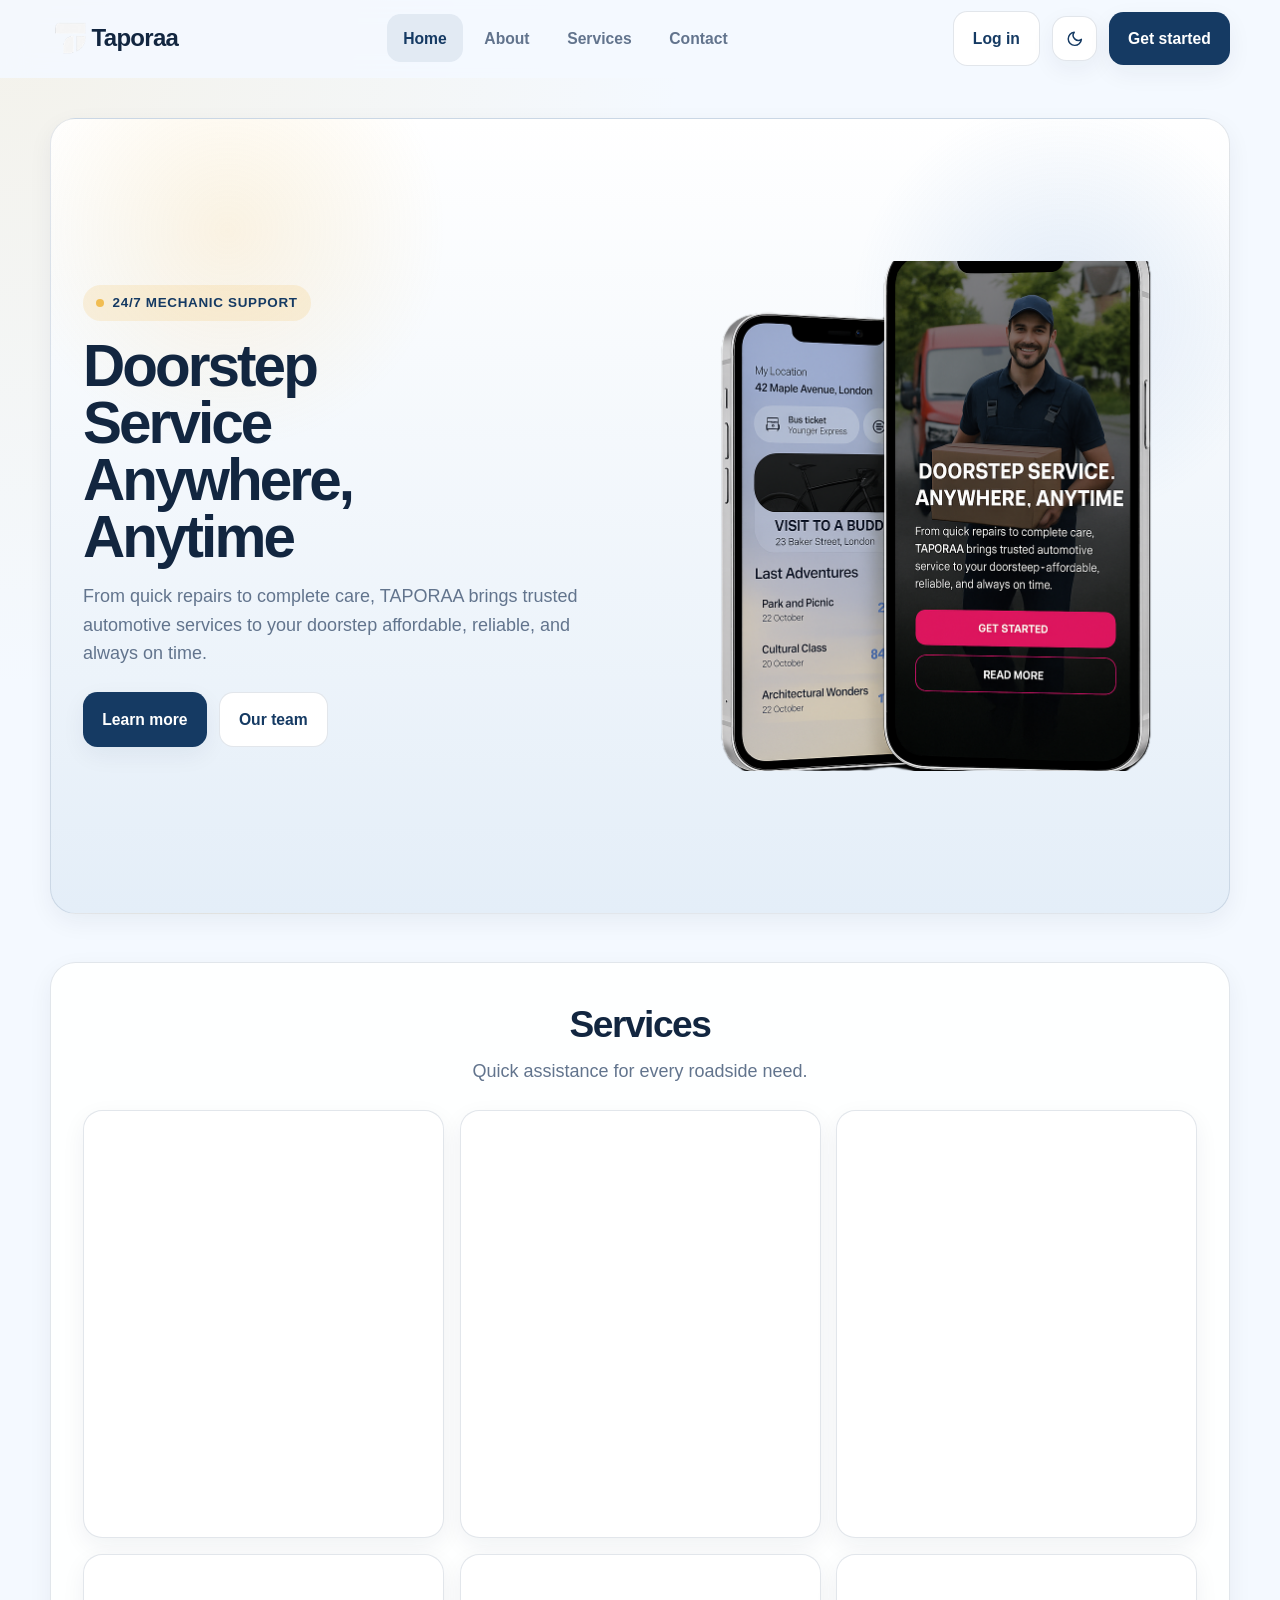
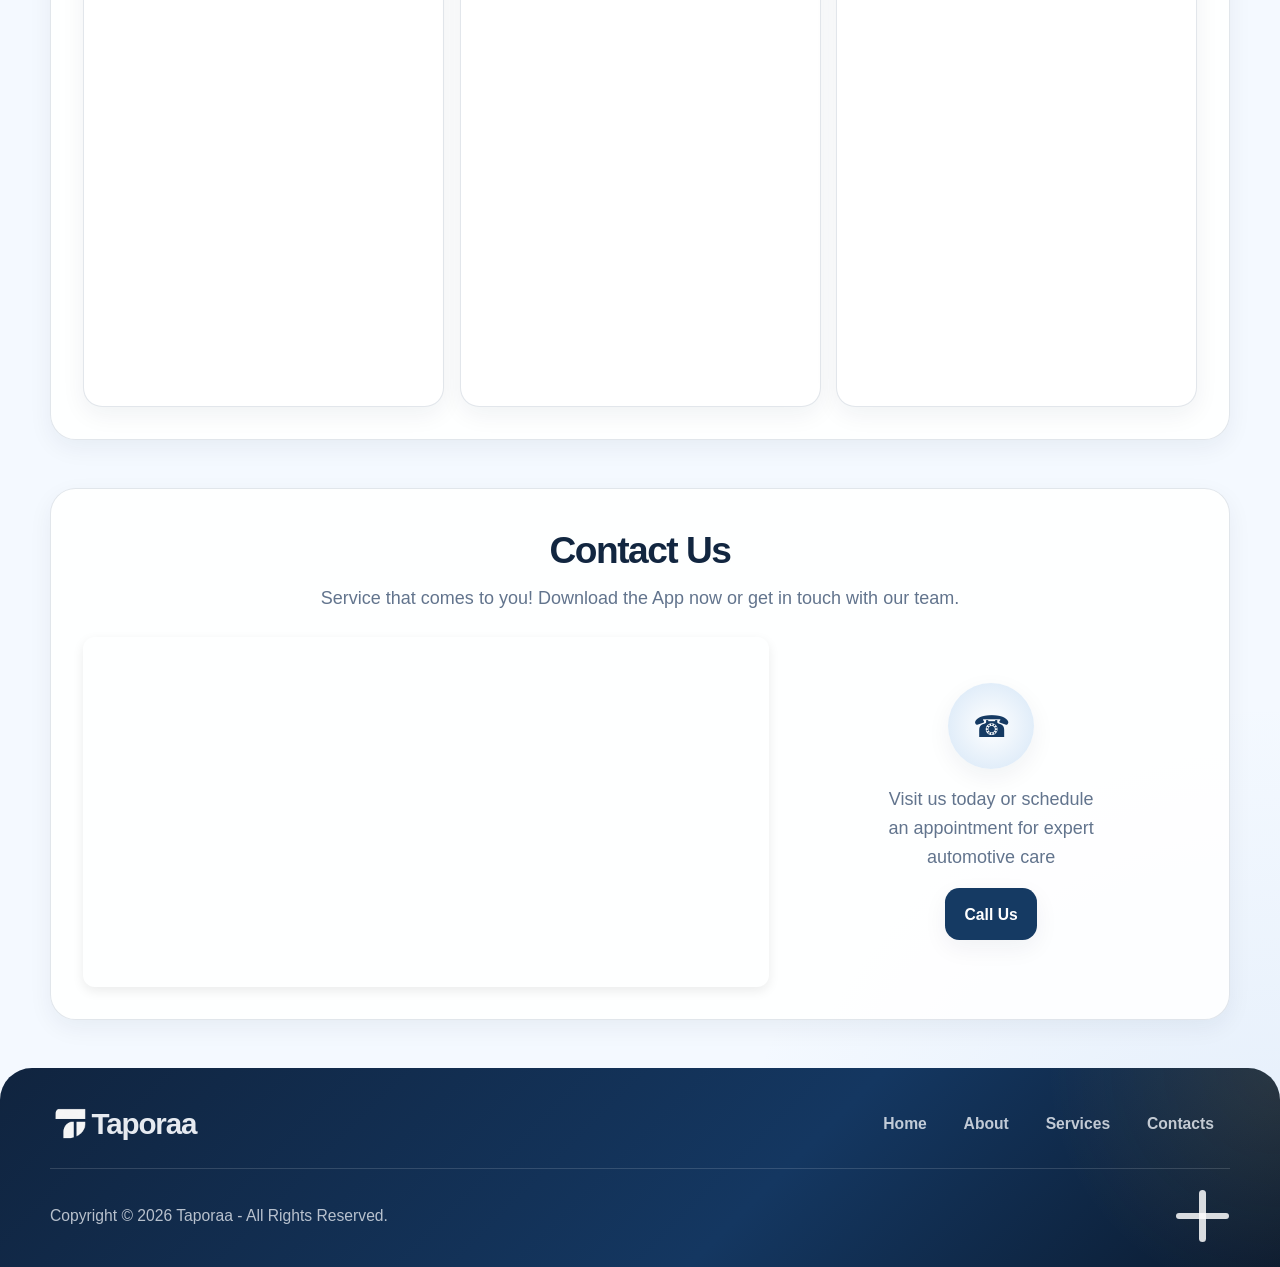
==== index.html @ 7419a242 "Update index.html" ====
<!DOCTYPE html>
<html lang="en">
<head>
  <meta charset="UTF-8" />
  <meta name="viewport" content="width=device-width, initial-scale=1.0" />
  <title>Taporaa | Service that comes to you</title>
  <meta name="description" content="Responsive Taporaa web page for mobile, tablet and desktop. developed by Prajwal-PS7" />
  <link rel="shortcut icon" href="./assets/icon/favicon.png" type="image/png" />
  <link rel="preconnect" href="https://api.fontshare.com" />
  <link href="https://api.fontshare.com/v2/css?f[]=satoshi@400,500,700,900&display=swap" rel="stylesheet" />
  <link rel="stylesheet" href="./lib/static/css/style.css">

  <!-- Google tag (gtag.js) -->
  <script async src="https://www.googletagmanager.com/gtag/js?id=G-NDCK1PM405"></script>
  <script>
    window.dataLayer = window.dataLayer || [];
    function gtag(){dataLayer.push(arguments);}
    gtag('js', new Date());

    gtag('config', 'G-NDCK1PM405');
  </script>  

</head>
<body>
  <header class="site-header" id="top">
    <div class="container header-inner">
      <a href="#home" class="brand" aria-label="Taporaa home">
        <img src="./assets/icon/favicon.png" alt="Taporaa Logo" class="brand-logo-img">
        <span>Taporaa</span>
      </a>

      
      <div class="nav-wrap"> 
      <button class="nav-toggle" aria-expanded="false" aria-controls="site-nav" aria-label="Open navigation">
        <span aria-hidden="true"></span>
      </button>
 
        <nav class="site-nav" id="site-nav" aria-label="Primary navigation">
          <a href="#home" class="active">Home</a>
          <a href="#about">About</a>
          <a href="#services">Services</a>
          <a href="#contact">Contact</a>
        </nav>
      </div>

      <div class="header-actions">
        <a href="#contact" class="btn-outline">Log in</a>
        <button class="theme-toggle" data-theme-toggle aria-label="Switch color mode">
          <svg viewBox="0 0 24 24" fill="none" stroke="currentColor" stroke-width="2" stroke-linecap="round" stroke-linejoin="round" aria-hidden="true"><path d="M21 12.79A9 9 0 1 1 11.21 3a7 7 0 0 0 9.79 9.79z"></path></svg>
        </button>
        <a href="#contact" class="btn">Get started</a>
      </div>
    </div>
  </header>

  <main id="main-content">
    <div class="container stack">
      <section class="panel hero reveal" id="home">
        <div class="hero-inner">
          <div class="hero-copy reveal" style="--delay:120ms;">
            <span class="eyebrow">24/7 mechanic support</span>
            <h1>Doorstep Service Anywhere, Anytime</h1>
            <p>From quick repairs to complete care, TAPORAA brings trusted automotive services to your doorstep affordable, reliable, and always on time.</p>
            <div class="hero-actions">
              <a href="#services" class="btn">Learn more</a>
              <a href="#about" class="btn-outline">Our team</a>
            </div>
          </div>

          <div class="hero-visual reveal" style="--delay:220ms;" aria-label="Banner1">
            <img src="./assets/png/img1.png">
          </div>
        </div>
      </section>

      <section class="panel reveal" id="services">
        <div class="section-head reveal">
          <h2>Services</h2>
          <p>Quick assistance for every roadside need.</p>
        </div>
        <div class="services-grid">
          <article class="card reveal" style="--delay:60ms;">
            <div class="card-visual"><img src="./assets/png/img2.png"></div>
            <h3>Puncture Repair Service</h3>
            <p>Flat tyre? TAPORAA provides quick and reliable puncture repair service right at your doorstep. Get back on the road faster with affordable, hassle-free tyre repair assistance.</p>
          </article>
          <article class="card reveal" style="--delay:110ms;">
            <div class="card-visual"><img src="./assets/png/img3.png"></div>
            <h3>Engine Repair</h3>
            <p>Keep your vehicle running smoothly with TAPORAA’s expert engine repair and diagnostic services. We provide reliable, affordable, and doorstep engine solutions for better performance and longer engine life.</p>
          </article>
          <article class="card reveal" style="--delay:160ms;">
            <div class="card-visual"><img src="./assets/png/img4.png"></div>
            <h3>Accessories & Spare Parts</h3>
            <p>Upgrade and maintain your vehicle with quality accessories and genuine spare parts from TAPORAA. We offer reliable products and hassle-free replacement solutions to keep your ride in top condition.</p>
          </article>
          <article class="card reveal" style="--delay:210ms;">
            <div class="card-visual"><img src="./assets/png/img5.png"></div>
            <h3>Two-Wheeler Towing</h3>
            <p>Stranded on the road? TAPORAA offers quick and reliable two-wheeler towing service to safely transport your bike whenever needed. We ensure hassle-free pickup and secure delivery to your preferred location or service center.</p>
          </article>
          <article class="card reveal" style="--delay:260ms;">
            <div class="card-visual"><img src="./assets/png/img6.png"></div>
            <h3>Quick Doorstep Service</h3>
            <p>Experience fast and convenient automotive solutions with TAPORAA’s quick doorstep service. From repairs to maintenance, our experts bring reliable vehicle care right to your location.</p>
          </article>
          <article class="card reveal" style="--delay:310ms;">
            <div class="card-visual"><img src="./assets/png/img7.png"></div>
            <h3>On Center Service</h3>
            <p>Get professional vehicle care at TAPORAA’s service center with expert technicians and quality solutions. We ensure reliable repairs, maintenance, and diagnostics for a smooth driving experience.</p>
          </article>
        </div>
      </section>

      <section class="panel reveal" id="contact">
        <div class="section-head reveal">
          <h2>Contact Us</h2>
          <p>Service that comes to you! Download the App now or get in touch with our team.</p>
        </div>
        <div class="contact-grid">
          <div class="map-box reveal" style="--delay:90ms;" aria-label="Location Map">
            <iframe 
              src="https://www.google.com/maps/embed?pb=!4v1779019732201!6m8!1m7!1sa0NoZT_R_3vodzA9RX14Hg!2m2!1d21.16531507471448!2d79.04971100099449!3f289.8812662342443!4f-14.353363284166207!5f1.5439418872546056" 
              width="600" 
              height="450" 
              style="border:0;" 
              allowfullscreen="" 
              loading="lazy" 
              referrerpolicy="no-referrer-when-downgrade">
            </iframe>
          </div>
          <div class="contact-side reveal" style="--delay:150ms;">
            <div class="phone-icon" aria-hidden="true">☎</div>
            <p>Visit us today or schedule an appointment for expert automotive care</p>
            <a href="tel:+910000000000" class="btn">Call Us</a>
          </div>
        </div>
      </section>
    </div>
  </main>

  <footer class="site-footer">
    <div class="container footer-inner">
      <div class="footer-top">
        <div class="footer-brand">
          <img src="./assets/icon/favicon.png" alt="Taporaa Logo" class="brand-logo-img">
          <span>Taporaa</span>
        </div>
        <nav class="footer-nav" aria-label="Footer navigation">
          <a href="#home">Home</a>
          <a href="#about">About</a>
          <a href="#services">Services</a>
          <a href="#contact">Contacts</a>
          </nav>
      </div>
      <div class="footer-bottom">
        <p>Copyright © 2026 Taporaa - All Rights Reserved.</p>
        <span class="spark" aria-hidden="true"></span>
      </div>
    </div>
  </footer>

  <!-- Scripts -->
  <script src="./lib/static/js/script.js"></script>

</body>
</html>
---- lib/static/css/style.css ----
:root, [data-theme="light"] {
      --text-xs: clamp(0.75rem, 0.72rem + 0.15vw, 0.875rem);
      --text-sm: clamp(0.875rem, 0.82rem + 0.2vw, 1rem);
      --text-base: clamp(1rem, 0.96rem + 0.22vw, 1.125rem);
      --text-lg: clamp(1.125rem, 1rem + 0.7vw, 1.45rem);
      --text-xl: clamp(1.6rem, 1.2rem + 1.4vw, 2.4rem);
      --text-2xl: clamp(2.25rem, 1.25rem + 3vw, 4rem);

      --space-1: 0.25rem;
      --space-2: 0.5rem;
      --space-3: 0.75rem;
      --space-4: 1rem;
      --space-5: 1.25rem;
      --space-6: 1.5rem;
      --space-8: 2rem;
      --space-10: 2.5rem;
      --space-12: 3rem;
      --space-16: 4rem;
      --space-20: 5rem;

      --color-bg: #f4f9ff;
      --color-surface: #ffffff;
      --color-surface-2: #eef5fc;
      --color-surface-offset: #e4eef8;
      --color-border: rgba(19, 51, 88, 0.12);
      --color-divider: rgba(19, 51, 88, 0.09);
      --color-text: #122640;
      --color-text-muted: #62748d;
      --color-text-faint: #90a3b9;
      --color-primary: #153a63;
      --color-primary-hover: #0f2c4a;
      --color-primary-soft: rgba(21, 58, 99, 0.08);
      --color-accent: #f1bd52;
      --color-accent-soft: rgba(241, 189, 82, 0.18);
      --color-white: #ffffff;

      --radius-sm: 0.5rem;
      --radius-md: 0.85rem;
      --radius-lg: 1.2rem;
      --radius-xl: 1.6rem;
      --radius-full: 999px;

      --shadow-sm: 0 8px 24px rgba(18, 38, 64, 0.06);
      --shadow-md: 0 18px 42px rgba(18, 38, 64, 0.1);
      --shadow-lg: 0 28px 70px rgba(18, 38, 64, 0.14);
      --ease: cubic-bezier(0.16, 1, 0.3, 1);
      --content: 1180px;
      --font-body: 'Satoshi', Inter, sans-serif;
      --font-display: 'Satoshi', Inter, sans-serif;
    }

    [data-theme="dark"] {
      --color-bg: #0e1622;
      --color-surface: #151f2d;
      --color-surface-2: #1a2534;
      --color-surface-offset: #233145;
      --color-border: rgba(233, 242, 252, 0.1);
      --color-divider: rgba(233, 242, 252, 0.08);
      --color-text: #edf5fd;
      --color-text-muted: #acbed1;
      --color-text-faint: #8699ae;
      --color-primary: #85b7ef;
      --color-primary-hover: #9cc5f4;
      --color-primary-soft: rgba(133, 183, 239, 0.12);
      --color-accent: #f2c55d;
      --color-accent-soft: rgba(242, 197, 93, 0.14);
      --color-white: #0f1d2d;
      --shadow-sm: 0 8px 24px rgba(0, 0, 0, 0.22);
      --shadow-md: 0 18px 42px rgba(0, 0, 0, 0.28);
      --shadow-lg: 0 28px 70px rgba(0, 0, 0, 0.35);
    }

    *, *::before, *::after { box-sizing: border-box; margin: 0; padding: 0; }
    html { scroll-behavior: smooth; scroll-padding-top: 5rem; }
    body {
      min-height: 100vh;
      font-family: var(--font-body);
      font-size: var(--text-base);
      line-height: 1.6;
      color: var(--color-text);
      background:
        radial-gradient(circle at top left, rgba(241,189,82,0.12), transparent 22%),
        radial-gradient(circle at bottom right, rgba(95,149,214,0.12), transparent 18%),
        var(--color-bg);
      overflow-x: hidden;
    }
    a { color: inherit; text-decoration: none; }
    button { font: inherit; color: inherit; background: none; border: 0; cursor: pointer; }
    img, svg { display: block; max-width: 100%; height: auto; }
    :focus-visible { outline: 2px solid var(--color-primary); outline-offset: 3px; border-radius: var(--radius-sm); }

    .container { width: min(calc(100% - 1.2rem), var(--content)); margin-inline: auto; }

    .site-header {
      position: sticky;
      top: 0;
      z-index: 70;
      background: color-mix(in srgb, var(--color-bg) 90%, transparent);
      backdrop-filter: blur(14px);
      border-bottom: 1px solid transparent;
      transition: border-color 220ms var(--ease), box-shadow 220ms var(--ease);
    }

    .header-actions {
      display: flex;
      align-items: center;
      gap: var(--space-3);
    }

    .header-actions .ghost-btn { display: none; }

    .site-header.scrolled {
      border-color: var(--color-divider);
      box-shadow: var(--shadow-sm);
    }
    .header-inner {
      min-height: 4.8rem;
      display: flex;
      align-items: center;
      justify-content: space-between;
      gap: var(--space-4);
    }
    .brand {
      display: inline-flex;
      align-items: center;
      gap: 0.1rem;
      font-size: 1.5rem;
      font-weight: 900;
      letter-spacing: -0.03em;
    }
    .brand-logo-img {
        width: 40px;     
        height: auto;
        display: block;
    }

    .brand-mark::after {
      content: "";
      position: absolute;
      width: 0.48rem;
      height: 0.22rem;
      background: var(--color-primary);
      border-radius: 999px;
      right: -0.28rem;
      top: 0.16rem;
      transform: rotate(-18deg);
    }

    .header-right { display: flex; align-items: center; gap: var(--space-3); }
    .site-nav { display: flex; align-items: center; gap: 0.35rem; }
    .site-nav a,
    .footer-nav a {
      min-height: 44px;
      display: inline-flex;
      align-items: center;
      justify-content: center;
      padding: 0.72rem 1rem;
      border-radius: var(--radius-md);
      font-size: var(--text-sm);
      font-weight: 700;
      color: var(--color-text-muted);
      transition: background 180ms var(--ease), color 180ms var(--ease), transform 180ms var(--ease);
    }
    .site-nav a:hover,
    .site-nav a.active {
      background: var(--color-primary-soft);
      color: var(--color-primary);
    }

    .nav-toggle,
    .theme-toggle,
    .btn,
    .btn-outline {
      min-height: 44px;
      display: inline-flex;
      align-items: center;
      justify-content: center;
      border-radius: 0.9rem;
      transition: transform 180ms var(--ease), background 180ms var(--ease), box-shadow 180ms var(--ease), color 180ms var(--ease);
    }
    .nav-toggle,
    .theme-toggle {
      width: 2.8rem;
      aspect-ratio: 1;
      border: 1px solid var(--color-border);
      background: var(--color-surface);
      box-shadow: var(--shadow-sm);
      color: var(--color-primary);
    }
    .theme-toggle svg { width: 1.1rem; height: 1.1rem; }
    .nav-toggle { display: none; position: relative; }
    .nav-toggle span,
    .nav-toggle::before,
    .nav-toggle::after {
      content: "";
      position: absolute;
      width: 1rem;
      height: 2px;
      border-radius: 999px;
      background: currentColor;
      transition: transform 180ms var(--ease), opacity 180ms var(--ease);
    }
    .nav-toggle::before { transform: translateY(-0.35rem); }
    .nav-toggle::after { transform: translateY(0.35rem); }
    .nav-toggle[aria-expanded="true"] span { opacity: 0; }
    .nav-toggle[aria-expanded="true"]::before { transform: rotate(45deg); }
    .nav-toggle[aria-expanded="true"]::after { transform: rotate(-45deg); }

    .nav-wrap {
      display: flex;
      align-items: center;
      gap: var(--space-4);
    }

    .btn,
    .btn-outline {
      padding: 0.86rem 1.2rem;
      font-size: var(--text-sm);
      font-weight: 700;
      gap: 0.5rem;
    }
    .btn {
      background: var(--color-primary);
      color: white;
      box-shadow: var(--shadow-sm);
    }
    .btn:hover { background: var(--color-primary-hover); box-shadow: var(--shadow-md); }
    .btn-outline {
      background: var(--color-surface);
      color: var(--color-primary);
      border: 1px solid var(--color-border);
    }
    .btn-outline:hover { background: var(--color-primary-soft); }
    .btn:hover,
    .btn-outline:hover,
    .theme-toggle:hover,
    .nav-toggle:hover,
    .site-nav a:hover,
    .footer-nav a:hover { transform: translateY(-1px); }
    .btn:active,
    .btn-outline:active,
    .theme-toggle:active,
    .nav-toggle:active,
    .site-nav a:active,
    .footer-nav a:active { transform: translateY(0); }

    main { padding-block: clamp(var(--space-6), 4vw, var(--space-10)) 0; }
    .stack { display: grid; gap: clamp(var(--space-8), 4vw, var(--space-12)); }
    .panel {
      position: relative;
      overflow: hidden;
      background: color-mix(in srgb, var(--color-surface) 88%, transparent);
      border: 1px solid var(--color-border);
      border-radius: var(--radius-xl);
      box-shadow: var(--shadow-sm);
      padding: clamp(var(--space-5), 3vw, var(--space-8));
    }
    .section-head {
      text-align: center;
      margin-bottom: var(--space-6);
    }
    .section-head h2 {
      font-size: var(--text-xl);
      letter-spacing: -0.04em;
      margin-bottom: 0.2rem;
    }
    .section-head p { color: var(--color-text-muted); }

    .hero {
      min-height: min(100svh - 6.5rem, 860px);
      display: grid;
      align-items: center;
      background:
        radial-gradient(circle at 15% 14%, rgba(241,189,82,0.16), transparent 18%),
        radial-gradient(circle at 86% 24%, rgba(95,149,214,0.16), transparent 18%),
        linear-gradient(180deg, color-mix(in srgb, var(--color-surface) 84%, white), var(--color-surface-offset));
    }
    .hero-inner {
      display: grid;
      grid-template-columns: 1.05fr 0.95fr;
      gap: clamp(var(--space-6), 5vw, var(--space-10));
      align-items: center;
    }
    .eyebrow {
      display: inline-flex;
      align-items: center;
      gap: 0.55rem;
      padding: 0.45rem 0.8rem;
      border-radius: var(--radius-full);
      background: var(--color-accent-soft);
      color: var(--color-primary);
      font-size: var(--text-xs);
      font-weight: 800;
      letter-spacing: 0.05em;
      text-transform: uppercase;
      margin-bottom: var(--space-4);
    }
    .eyebrow::before {
      content: "";
      width: 0.5rem;
      height: 0.5rem;
      border-radius: 50%;
      background: var(--color-accent);
    }
    .hero-copy h1 {
      font-size: var(--text-2xl);
      line-height: 0.98;
      letter-spacing: -0.05em;
      max-width: 10ch;
    }
    .hero-copy p {
      margin-top: var(--space-4);
      color: var(--color-text-muted);
      max-width: 52ch;
    }
    .hero-actions {
      margin-top: var(--space-6);
      display: flex;
      flex-wrap: wrap;
      gap: var(--space-3);
    }

    .hero-visual {
      min-height: 360px;
      position: relative;
      display: grid;
      place-items: center;
    }
    .placeholder-stage {
      position: relative;
      width: 100%;
      max-width: 520px;
      aspect-ratio: 1.18 / 0.9;
      border-radius: calc(var(--radius-xl) - 0.2rem);
      border: 2px dashed rgba(21, 58, 99, 0.18);
      background:
        linear-gradient(180deg, rgba(255,255,255,0.42), rgba(219,233,246,0.3)),
        repeating-linear-gradient(135deg, transparent 0 18px, rgba(21,58,99,0.04) 18px 36px);
      overflow: hidden;
      isolation: isolate;
    }
    .placeholder-box {
      position: absolute;
      inset: 12% 12%;
      border-radius: 1.2rem;
      border: 2px dashed rgba(21, 58, 99, 0.24);
      background: rgba(255,255,255,0.24);
      backdrop-filter: blur(4px);
      display: grid;
      place-items: center;
      text-align: center;
      padding: var(--space-6);
      color: var(--color-text-muted);
      font-weight: 800;
      letter-spacing: 0.02em;
      animation: floatY 5s var(--ease) infinite alternate;
    }
    .placeholder-box small {
      display: block;
      margin-top: 0.45rem;
      color: var(--color-text-faint);
      font-size: var(--text-xs);
      font-weight: 700;
    }
    .floating,
    .gear {
      position: absolute;
      pointer-events: none;
      opacity: 0.95;
    }
    .floating {
      width: 4rem;
      height: 0.45rem;
      border-radius: 999px;
      background: linear-gradient(90deg, #9db3cb, var(--color-accent));
      animation: drift 7s ease-in-out infinite alternate;
    }
    .tool-1 { top: 16%; left: 8%; transform: rotate(-38deg); }
    .tool-2 { right: 10%; bottom: 18%; transform: rotate(34deg); animation-delay: -2s; }
    .gear {
      border-radius: 50%;
      border: 0.36rem solid rgba(110, 148, 190, 0.28);
      background: rgba(255,255,255,0.56);
      animation: spin 16s linear infinite;
    }
    .gear-1 { width: 3.3rem; height: 3.3rem; top: 1.2rem; right: 1rem; }
    .gear-2 { width: 2.4rem; height: 2.4rem; left: 2.4rem; bottom: 1.8rem; animation-direction: reverse; animation-duration: 12s; }

    .services-grid,
    .team-grid {
      display: grid;
      grid-template-columns: repeat(3, minmax(0, 1fr));
      gap: var(--space-4);
    }
    .card {
      background: var(--color-surface);
      border: 1px solid var(--color-border);
      border-radius: var(--radius-lg);
      padding: var(--space-4);
      box-shadow: var(--shadow-sm);
      transition: transform 180ms var(--ease), box-shadow 180ms var(--ease), border-color 180ms var(--ease);
      content-visibility: auto;
    }
    .card:hover { transform: translateY(-4px); box-shadow: var(--shadow-md); }
    .card-visual {
      aspect-ratio: 1.34 / 0.9;
      border-radius: 1rem;
      border: 2px dashed rgba(21,58,99,0.16);
      background:
        radial-gradient(circle at top right, rgba(241,189,82,0.22), transparent 28%),
        radial-gradient(circle at bottom left, rgba(95,149,214,0.18), transparent 28%),
        linear-gradient(180deg, var(--color-surface-2), var(--color-surface-offset));
      position: relative;
      overflow: hidden;
      margin-bottom: var(--space-4);
    }
    .card-visual span {
      position: absolute;
      left: 1rem;
      bottom: 1rem;
      padding: 0.45rem 0.75rem;
      border-radius: var(--radius-full);
      background: rgba(255,255,255,0.74);
      border: 1px solid rgba(21,58,99,0.1);
      color: var(--color-primary);
      font-size: var(--text-xs);
      font-weight: 800;
    }
    .card h3 {
      font-size: 1.14rem;
      letter-spacing: -0.03em;
      margin-bottom: 0.25rem;
    }
    .card p { color: var(--color-text-muted); font-size: var(--text-sm); }

    .team-card { text-align: center; position: relative; }
    .team-badge {
      width: 2.4rem;
      height: 2.4rem;
      border-radius: 50%;
      position: absolute;
      top: 0.9rem;
      right: 0.9rem;
      display: grid;
      place-items: center;
      background: var(--color-accent-soft);
      color: var(--color-primary);
      font-size: 1.1rem;
    }
    .avatar {
      width: 6.25rem;
      aspect-ratio: 1;
      margin: 2rem auto 1rem;
      border-radius: 50%;
      border: 5px solid rgba(226,237,248,0.84);
      background:
        radial-gradient(circle at 50% 30%, #ffd8bf 0 19%, transparent 20%),
        radial-gradient(circle at 50% 72%, #6c99ca 0 33%, transparent 34%),
        linear-gradient(180deg, #bed7ef, #eaf2fb);
      position: relative;
      overflow: hidden;
    }
    .avatar::before {
      content: "";
      position: absolute;
      inset: 18% 26% 46% 26%;
      border-radius: 50% 50% 35% 35%;
      background: #2a4362;
    }
    .avatar::after {
      content: "";
      position: absolute;
      inset: 31% 35% 24% 35%;
      border-radius: 40% 40% 45% 45%;
      background: rgba(255,255,255,0.18);
      backdrop-filter: blur(3px);
    }

    .contact-grid {
      display: grid;
      grid-template-columns: 1.25fr 0.75fr;
      gap: var(--space-4);
      align-items: center;
    }
    .map-box {
        width: 100%;
        height: 350px; /* Adjust the height to match your desktop design layout */
        border-radius: 12px;
        overflow: hidden; /* Ensures the sharp corners of the iframe match the border-radius */
        box-shadow: 0 4px 12px rgba(0, 0, 0, 0.08);
    }

    .map-box iframe {
        width: 100%;
        height: 100%;
        display: block;
    }
    .map-pin {
      position: absolute;
      left: 50%;
      top: 50%;
      transform: translate(-50%, -50%);
      width: 4.4rem;
      height: 4.4rem;
      border-radius: 50% 50% 50% 0;
      rotate: -45deg;
      background: var(--color-primary);
      box-shadow: var(--shadow-md);
    }
    .map-pin::before {
      content: "T";
      position: absolute;
      inset: 0;
      display: grid;
      place-items: center;
      rotate: 45deg;
      color: white;
      font-size: 1.4rem;
      font-weight: 900;
    }
    .contact-side {
      display: grid;
      justify-items: center;
      text-align: center;
      gap: var(--space-4);
    }
    .phone-icon {
      width: 5.4rem;
      aspect-ratio: 1;
      border-radius: 50%;
      display: grid;
      place-items: center;
      background: radial-gradient(circle, rgba(255,255,255,0.86), rgba(190,216,242,0.65));
      color: var(--color-primary);
      box-shadow: var(--shadow-sm);
      font-size: 1.9rem;
    }
    .contact-side p { color: var(--color-text-muted); max-width: 22ch; }

    .site-footer {
      margin-top: clamp(var(--space-8), 4vw, var(--space-12));
      background:
        radial-gradient(circle at right top, rgba(241,189,82,0.12), transparent 18%),
        linear-gradient(135deg, #10243f, #143761 60%, #0b1b30);
      color: rgba(248,251,255,0.92);
      border-top-left-radius: 2rem;
      border-top-right-radius: 2rem;
    }
    .footer-inner { padding: var(--space-8) 0 var(--space-6); }
    .footer-top,
    .footer-bottom {
      display: flex;
      align-items: center;
      justify-content: space-between;
      gap: var(--space-4);
      flex-wrap: wrap;
    }
    .footer-top {
      padding-bottom: var(--space-5);
      border-bottom: 1px solid rgba(255,255,255,0.14);
    }
    .footer-brand {
      display: inline-flex;
      align-items: center;
      gap: 0.1rem;
      font-size: 1.85rem;
      font-weight: 900;
      letter-spacing: -0.04em;
    }
    .footer-nav {
      display: flex;
      flex-wrap: wrap;
      gap: 0.3rem;
    }
    .footer-nav a { color: rgba(248,251,255,0.76); }
    .footer-nav a:hover { color: white; background: rgba(255,255,255,0.08); }
    .footer-bottom {
      padding-top: var(--space-5);
      color: rgba(248,251,255,0.72);
      font-size: var(--text-sm);
    }

    .spark {
      width: 3.4rem;
      height: 3.4rem;
      position: relative;
      animation: pulse 4.5s ease-in-out infinite;
    }
    .spark::before,
    .spark::after {
      content: "";
      position: absolute;
      inset: 0;
      margin: auto;
      background: rgba(255,255,255,0.84);
      border-radius: 999px;
    }
    .spark::before { width: 0.42rem; height: 3.3rem; }
    .spark::after { width: 3.3rem; height: 0.42rem; }

    .reveal {
      opacity: 0;
      transform: translateY(18px);
      transition: opacity 800ms var(--ease), transform 800ms var(--ease);
      transition-delay: var(--delay, 0ms);
    }
    .reveal.is-visible { opacity: 1; transform: translateY(0); }

    @keyframes floatY { from { transform: translateY(-8px); } to { transform: translateY(10px); } }
    @keyframes drift { from { translate: 0 0; } to { translate: 0.5rem -0.45rem; } }
    @keyframes spin { to { transform: rotate(360deg); } }
    @keyframes pulse {
      0%,100% { transform: scale(0.95) rotate(0deg); opacity: 0.7; }
      50% { transform: scale(1.04) rotate(45deg); opacity: 1; }
    }

    @media (max-width: 1024px) {
      .hero-inner,
      .contact-grid { grid-template-columns: 1fr; }
      .services-grid,
      .team-grid { grid-template-columns: repeat(2, minmax(0, 1fr)); }
      .hero { min-height: auto; }
      .hero-copy h1 { max-width: 12ch; }
    }

    @media (max-width: 820px) {
      .nav-toggle { display: inline-flex; }
      .site-nav {
        position: absolute;
        top: calc(100% + 0.7rem);
        left: 0.6rem;
        right: 0.6rem;
        display: grid;
        padding: 0.75rem;
        gap: 0.3rem;
        background: color-mix(in srgb, var(--color-surface) 95%, transparent);
        border: 1px solid var(--color-border);
        border-radius: var(--radius-lg);
        box-shadow: var(--shadow-md);
        opacity: 0;
        pointer-events: none;
        transform: translateY(-8px);
        transition: opacity 220ms var(--ease), transform 220ms var(--ease);
      }
      .site-nav.open {
        opacity: 1;
        pointer-events: auto;
        transform: translateY(0);
      }
      .header-right .btn-outline { display: none; }
    }

    @media (max-width: 640px) {
      .container { width: min(calc(100% - 0.8rem), var(--content)); }
      .header-inner { min-height: 4.3rem; }
      .header-actions { width: 100%; }
      .hero-copy h1 { max-width: 9ch; }
      .services-grid,
      .team-grid { grid-template-columns: 1fr; }
      .hero-actions,
      .footer-top,
      .footer-bottom { align-items: flex-start; }
      .header-right { gap: 0.45rem; }
      .header-right .btn { padding-inline: 0.95rem; }
      .hero-visual { min-height: 280px; }
      .placeholder-box { inset: 10%; }
      .panel { padding: var(--space-5); }
      .header-actions {
        margin-left: auto;
        width: auto;
      }
    }

    @media (prefers-reduced-motion: reduce) {
      html { scroll-behavior: auto; }
      *, *::before, *::after {
        animation-duration: 0.01ms !important;
        animation-iteration-count: 1 !important;
        transition-duration: 0.01ms !important;
      }
      .reveal { opacity: 1; transform: none; }
    }
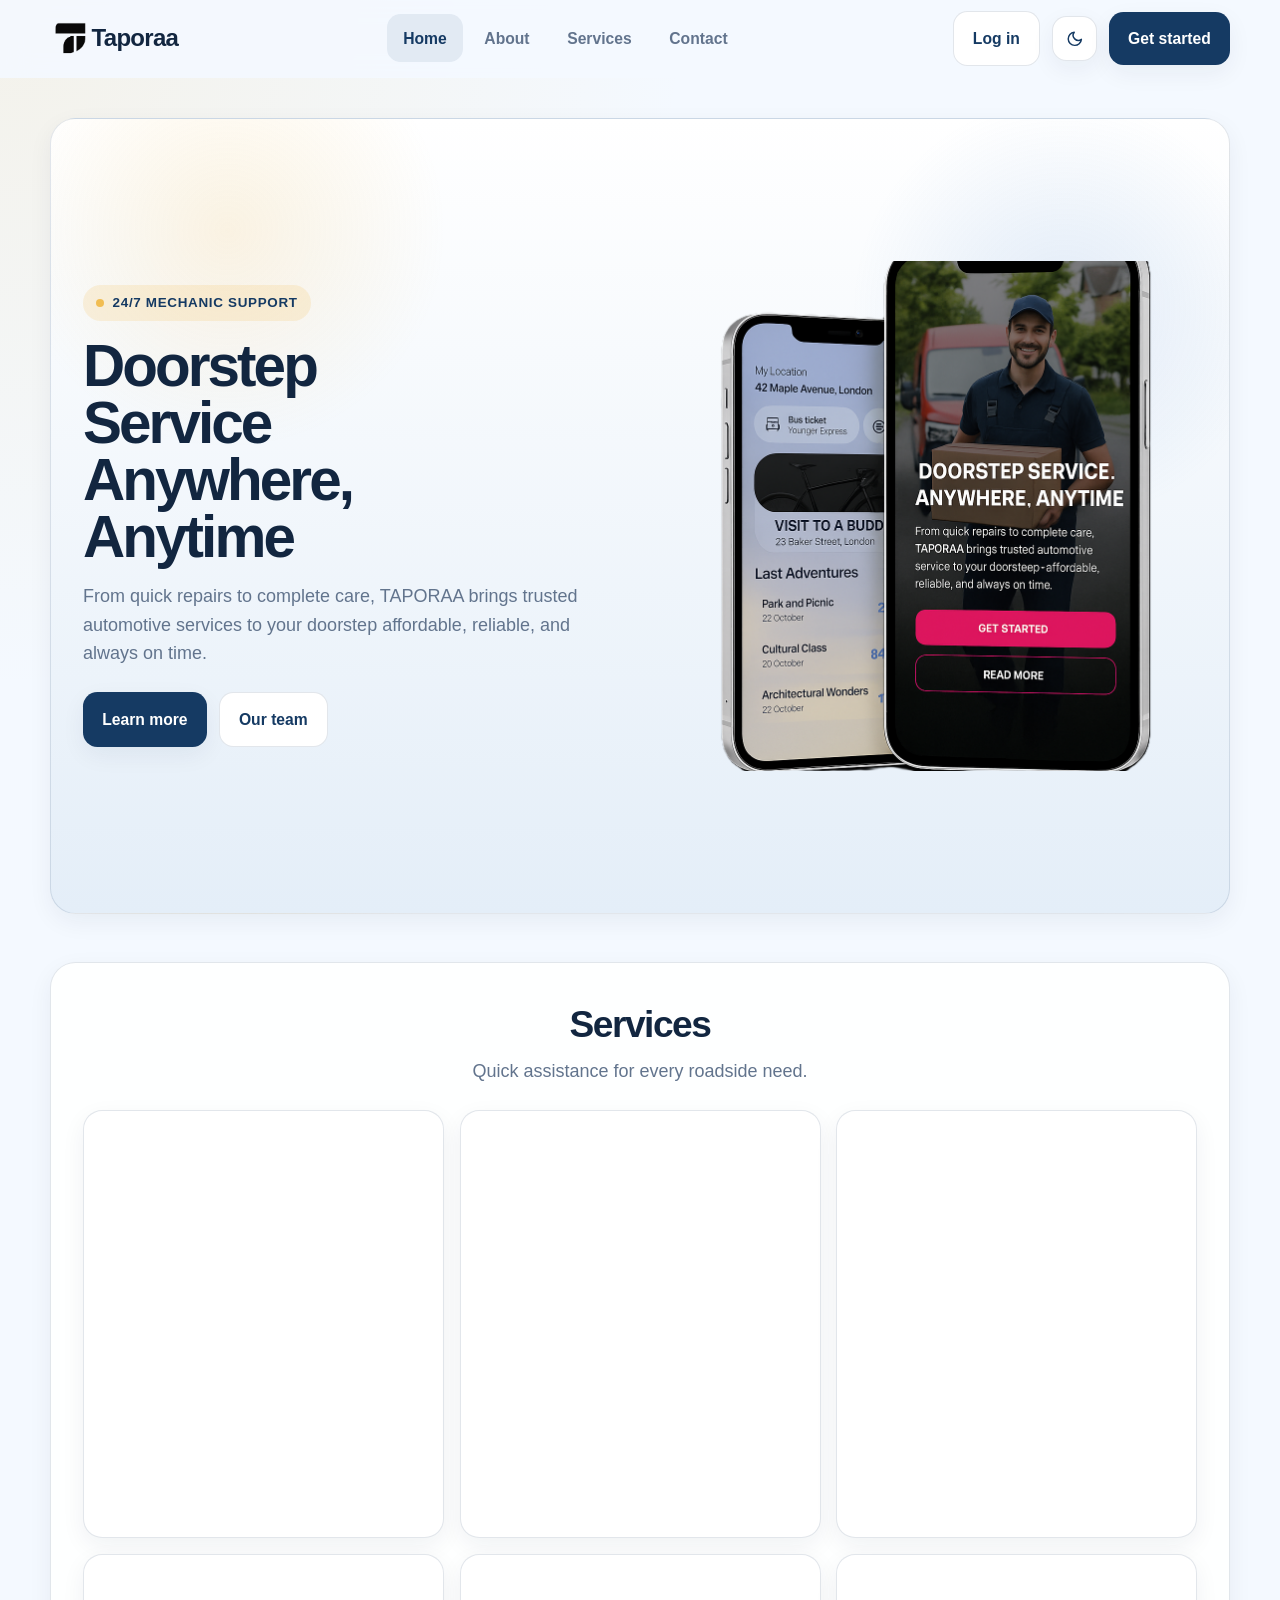
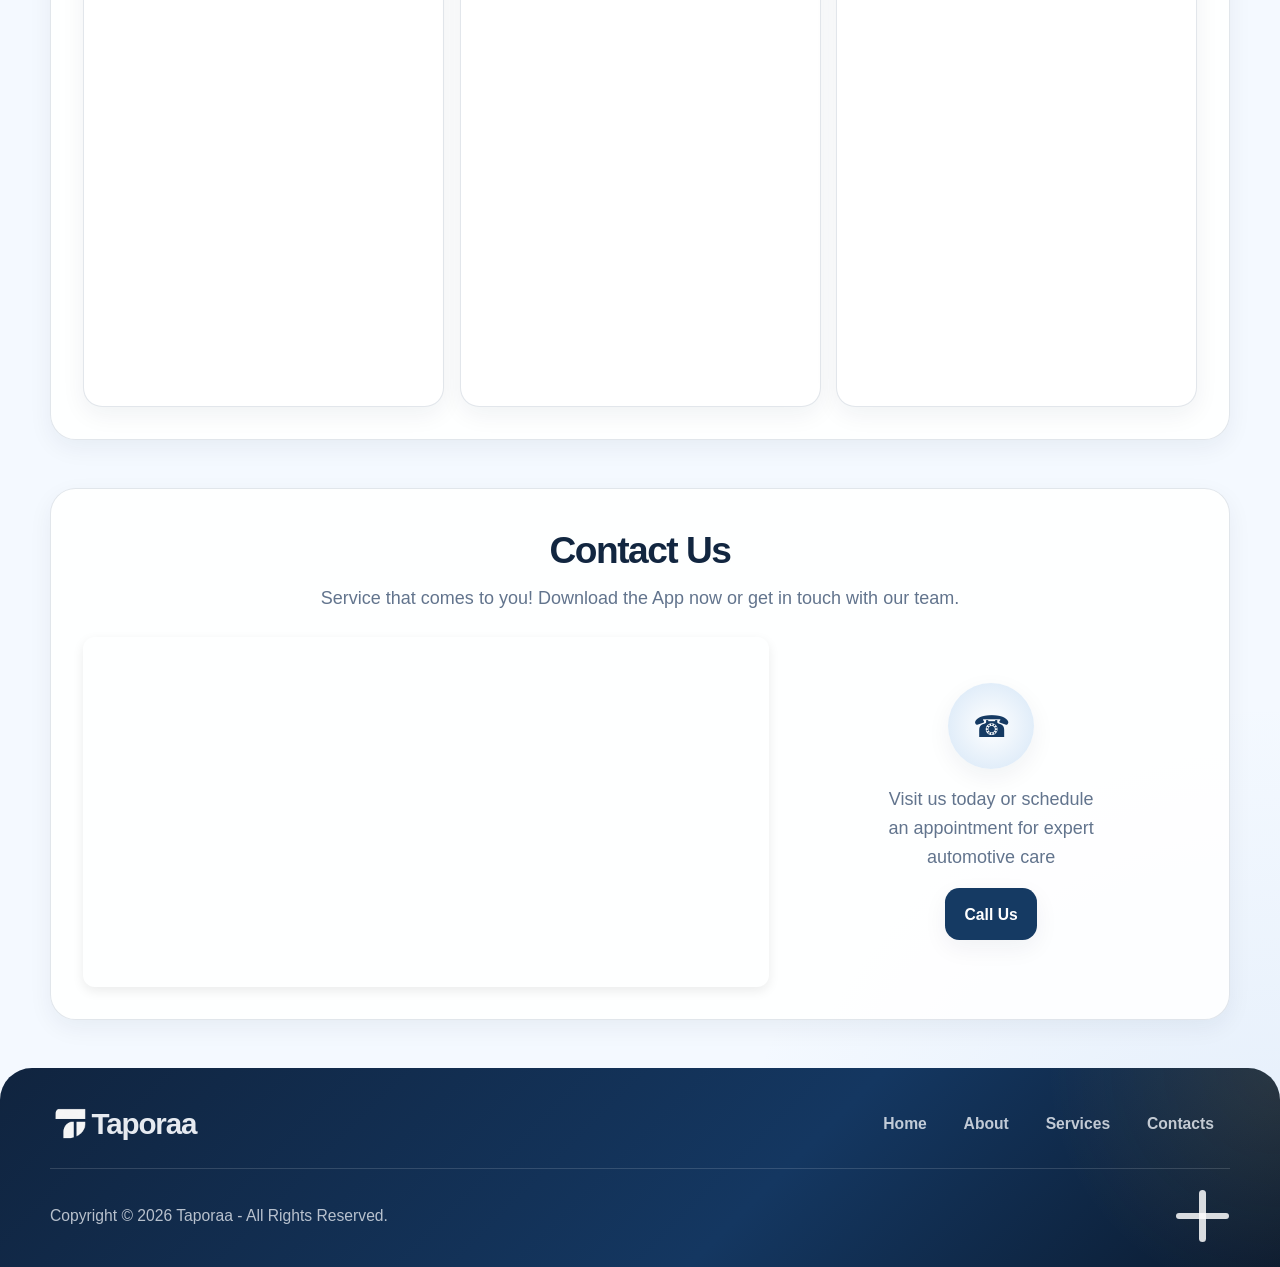
==== commit 4e41a6ea: "Update index.html modifying the header logo - dark & light" ====
--- a/index.html
+++ b/index.html
@@ -25,7 +25,7 @@
   <header class="site-header" id="top">
     <div class="container header-inner">
       <a href="#home" class="brand" aria-label="Taporaa home">
-        <img src="./assets/icon/favicon.png" alt="Taporaa Logo" class="brand-logo-img">
+        <img src="./assets/icon/tp_logo_light.png" alt="Taporaa Logo" class="brand-logo-img">
         <span>Taporaa</span>
       </a>
 
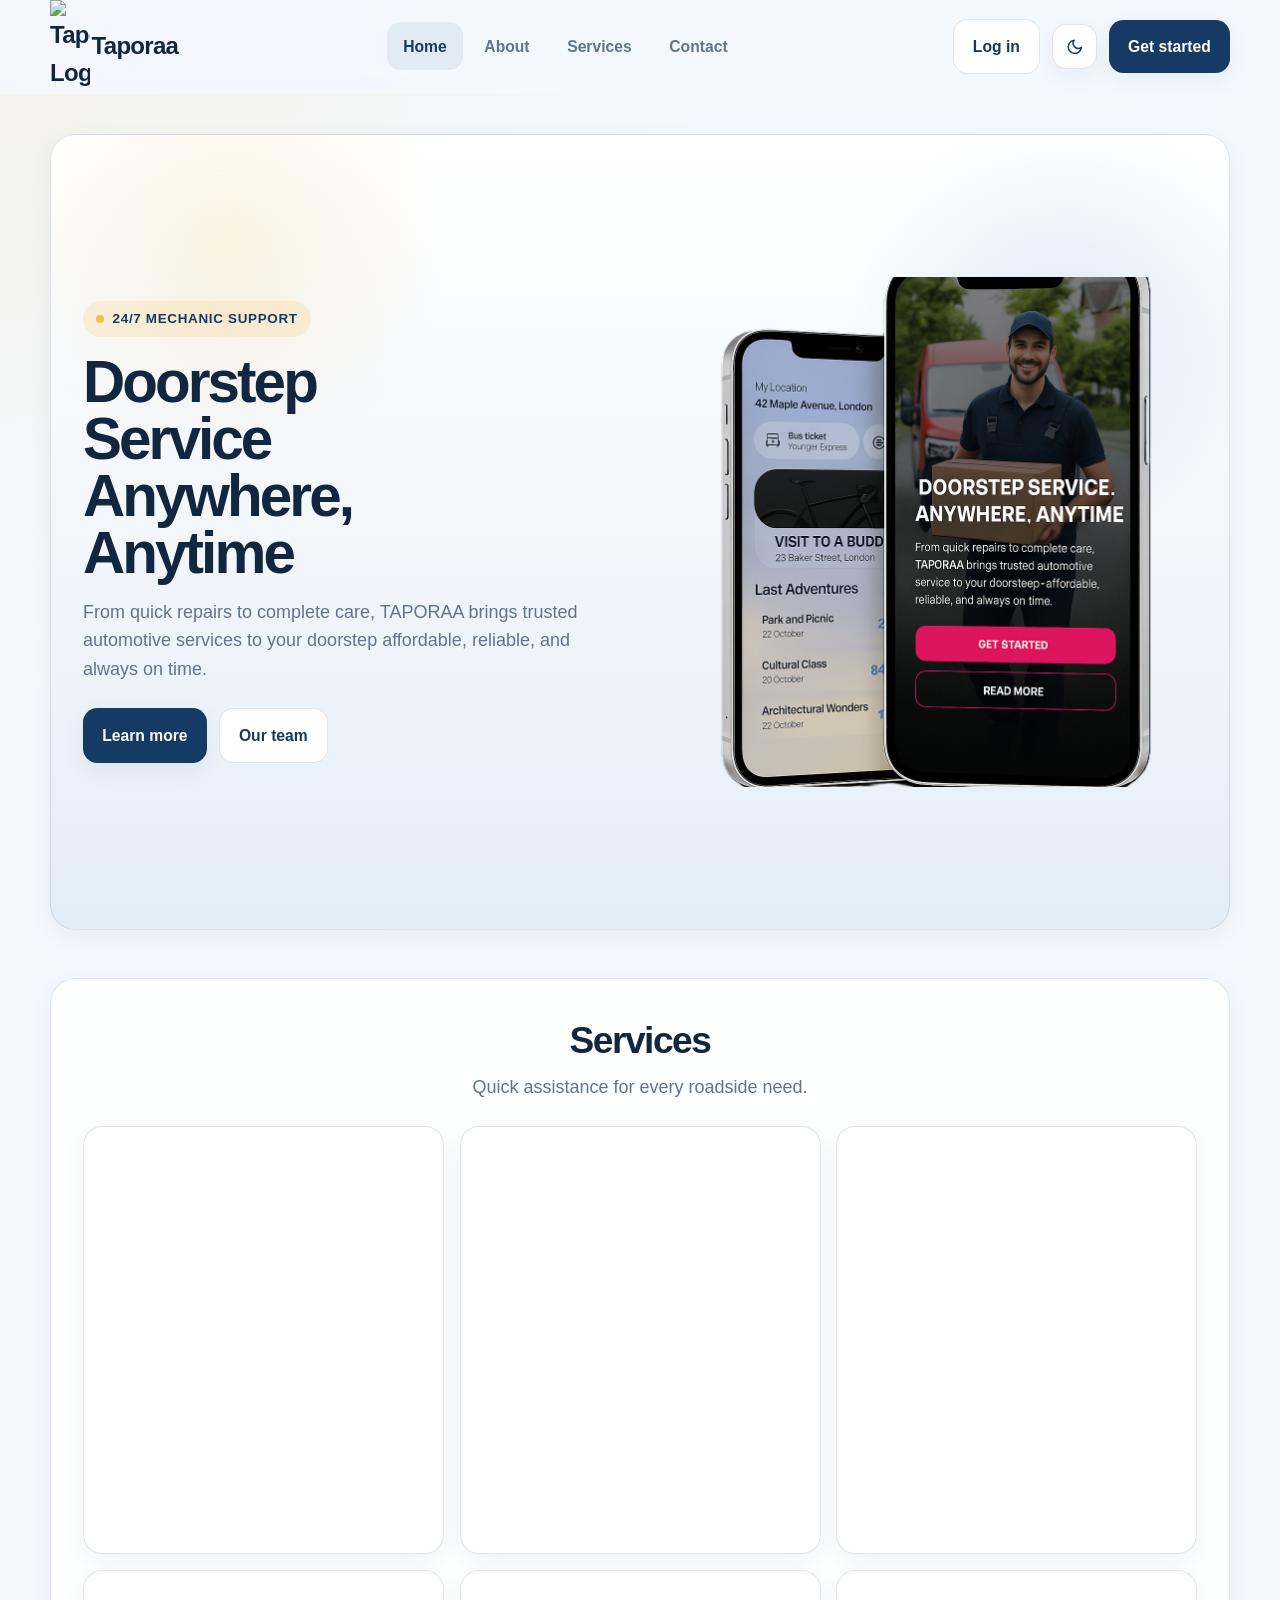
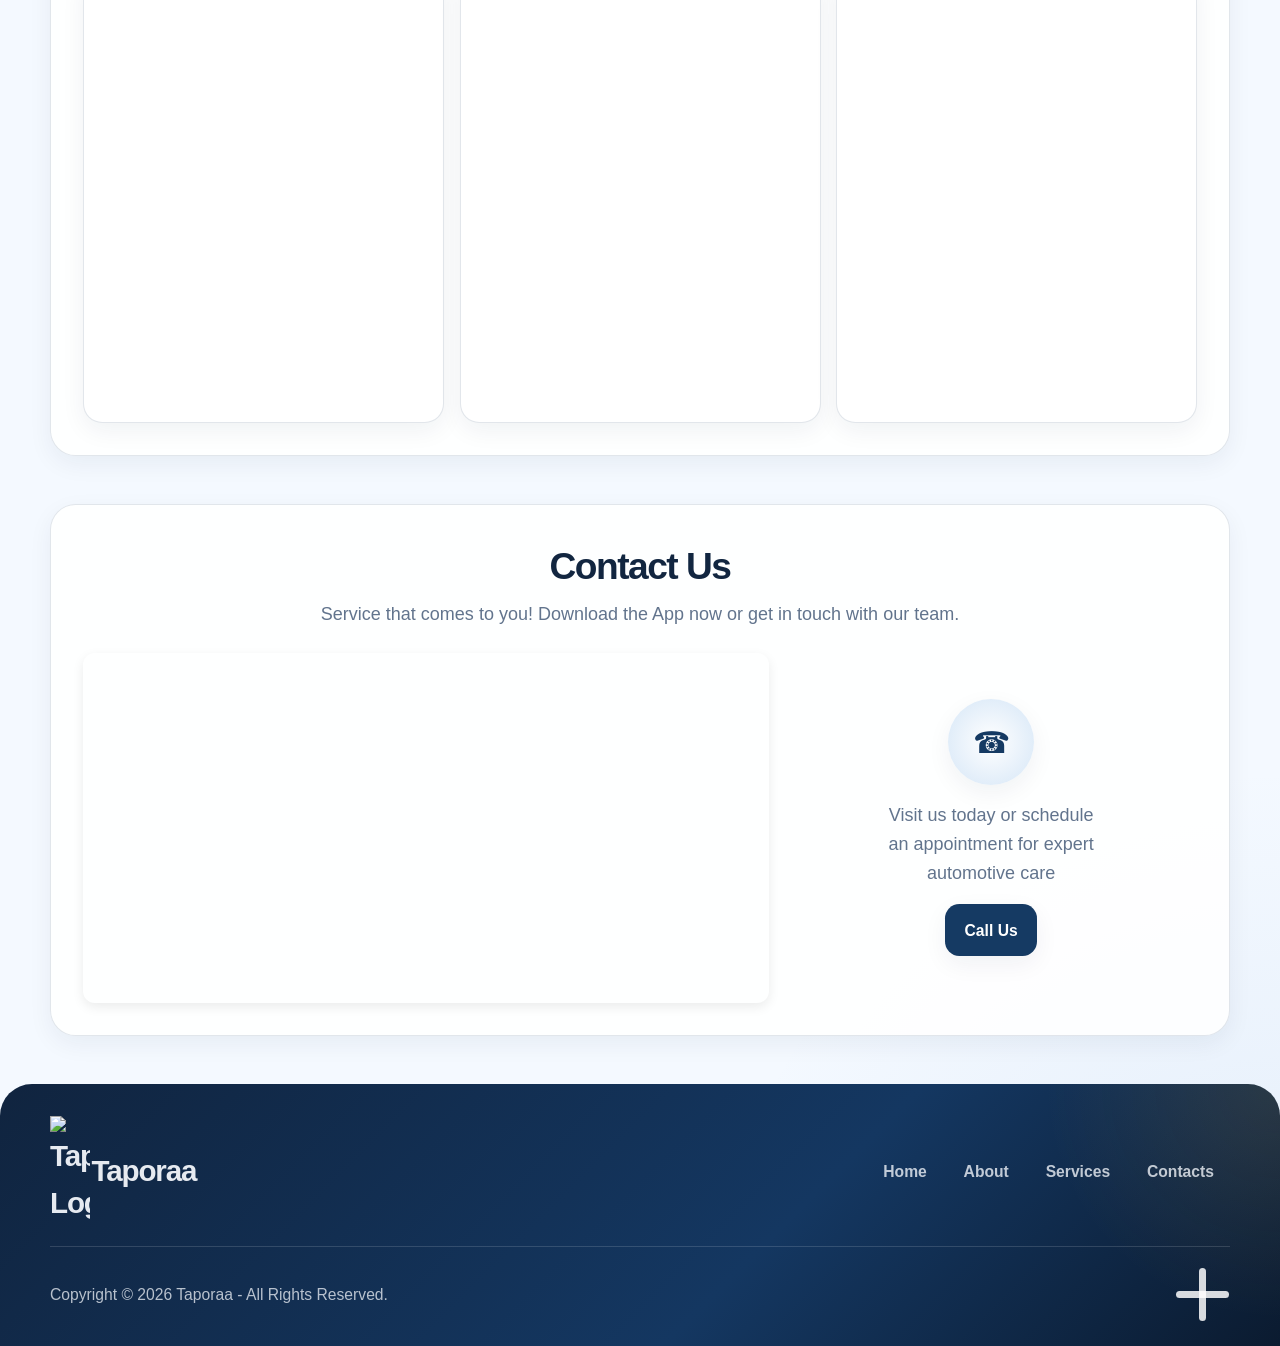
==== commit d6495e5c: "Update index.html" ====
--- a/index.html
+++ b/index.html
@@ -25,7 +25,7 @@
   <header class="site-header" id="top">
     <div class="container header-inner">
       <a href="#home" class="brand" aria-label="Taporaa home">
-        <img src="./assets/icon/tp_logo_light.png" alt="Taporaa Logo" class="brand-logo-img">
+        <img src="./assets/icon/tp_logo_dark.png" alt="Taporaa Logo" class="brand-logo-img">
         <span>Taporaa</span>
       </a>
 
--- a/lib/static/css/style.css
+++ b/lib/static/css/style.css
@@ -48,6 +48,12 @@
       --font-body: 'Satoshi', Inter, sans-serif;
       --font-display: 'Satoshi', Inter, sans-serif;
     }
+
+    /* Light theme logo */
+    [data-theme="light"] .brand-logo-img {
+        content: url("./assets/icon/tp_logo_light.png");
+    }
+
 
     [data-theme="dark"] {
       --color-bg: #0e1622;
@@ -68,6 +74,11 @@
       --shadow-sm: 0 8px 24px rgba(0, 0, 0, 0.22);
       --shadow-md: 0 18px 42px rgba(0, 0, 0, 0.28);
       --shadow-lg: 0 28px 70px rgba(0, 0, 0, 0.35);
+    }
+
+    /* Dark theme logo */
+    [data-theme="dark"] .brand-logo-img {
+        content: url("./assets/icon/tp_logo_dark.png");
     }
 
     *, *::before, *::after { box-sizing: border-box; margin: 0; padding: 0; }
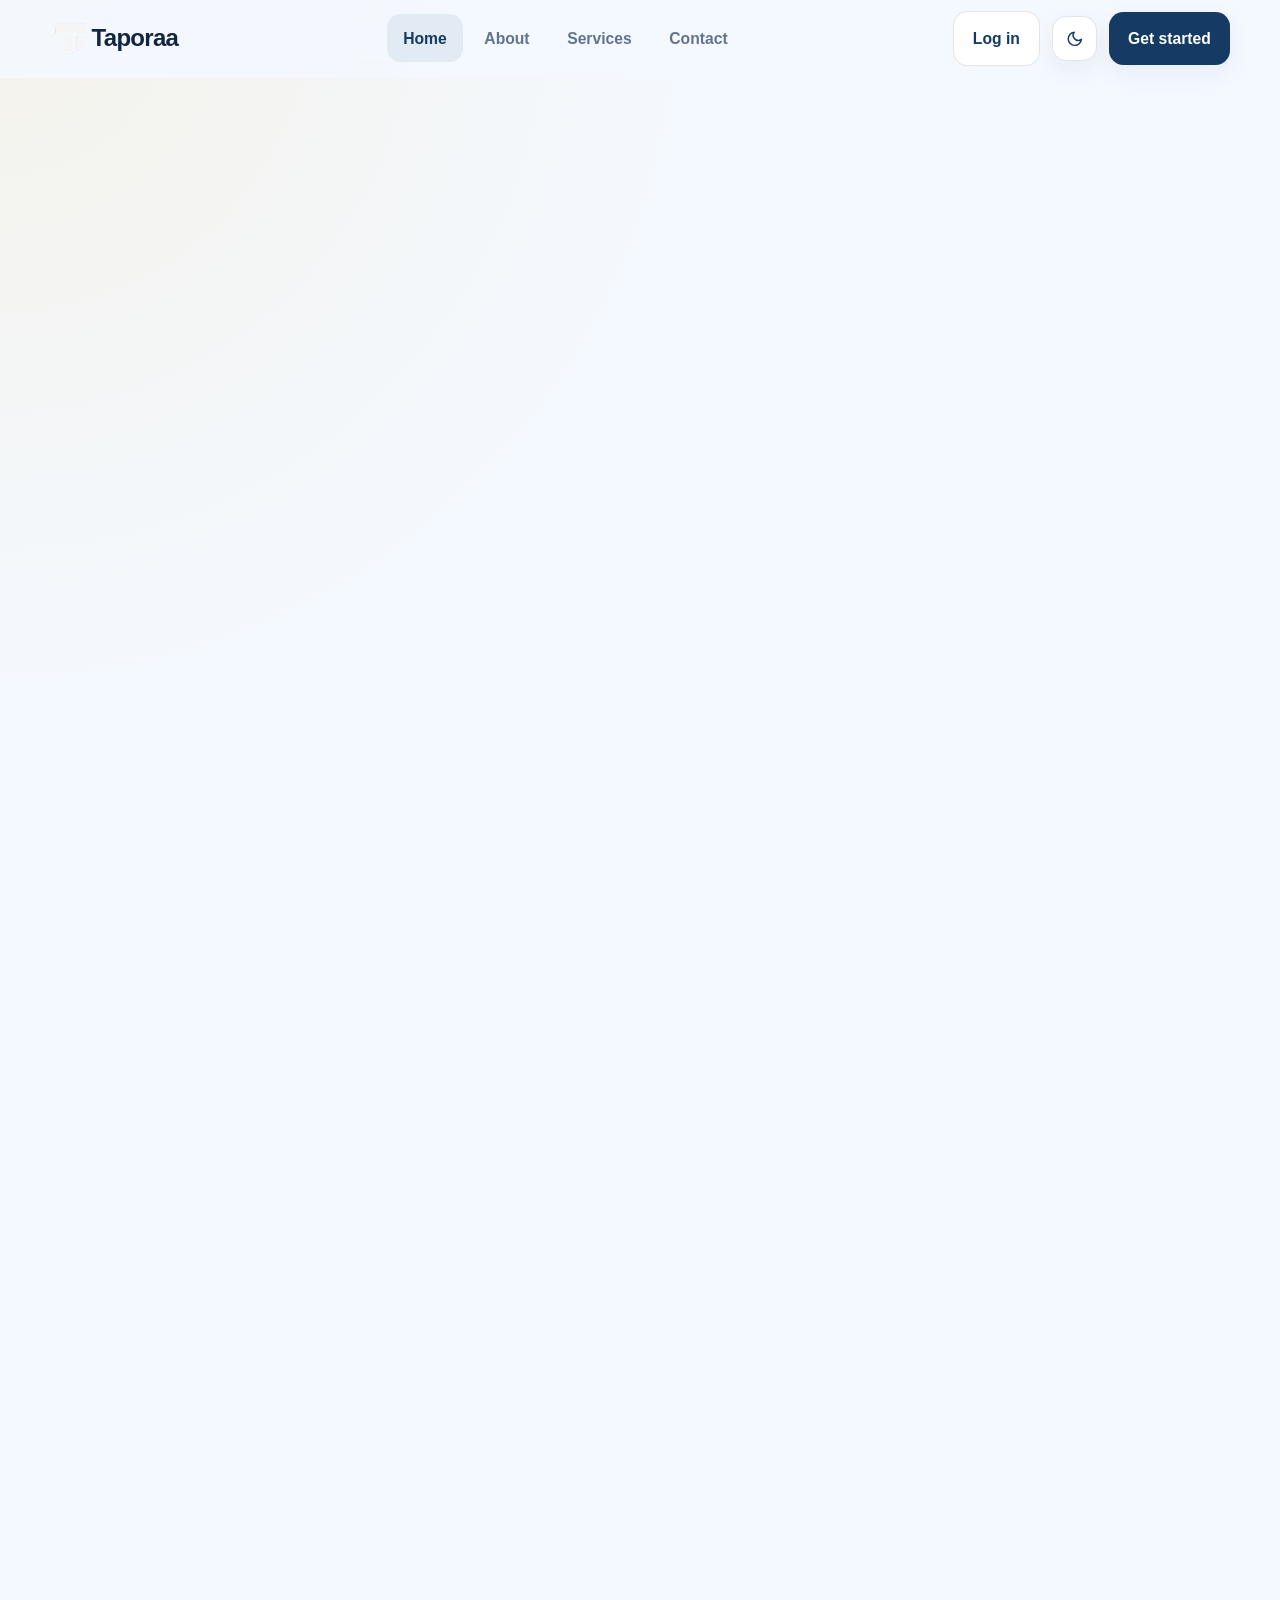
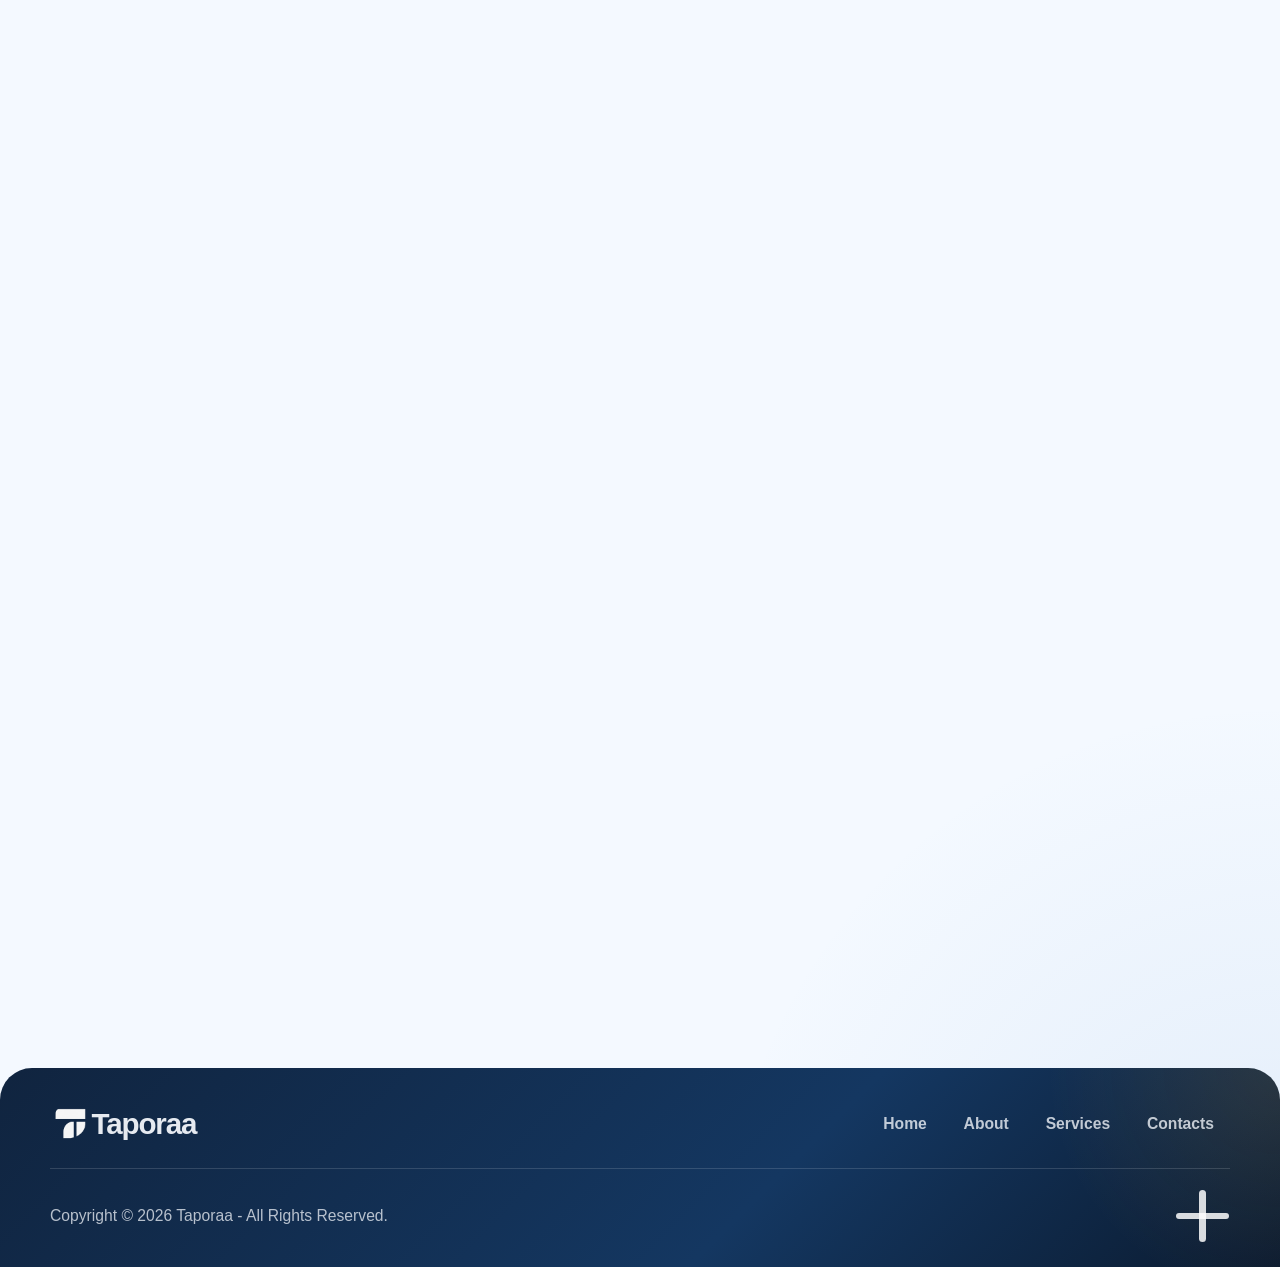
==== commit b3a6bf0c: "Update index.html" ====
(no text change in the page or its own stylesheets)
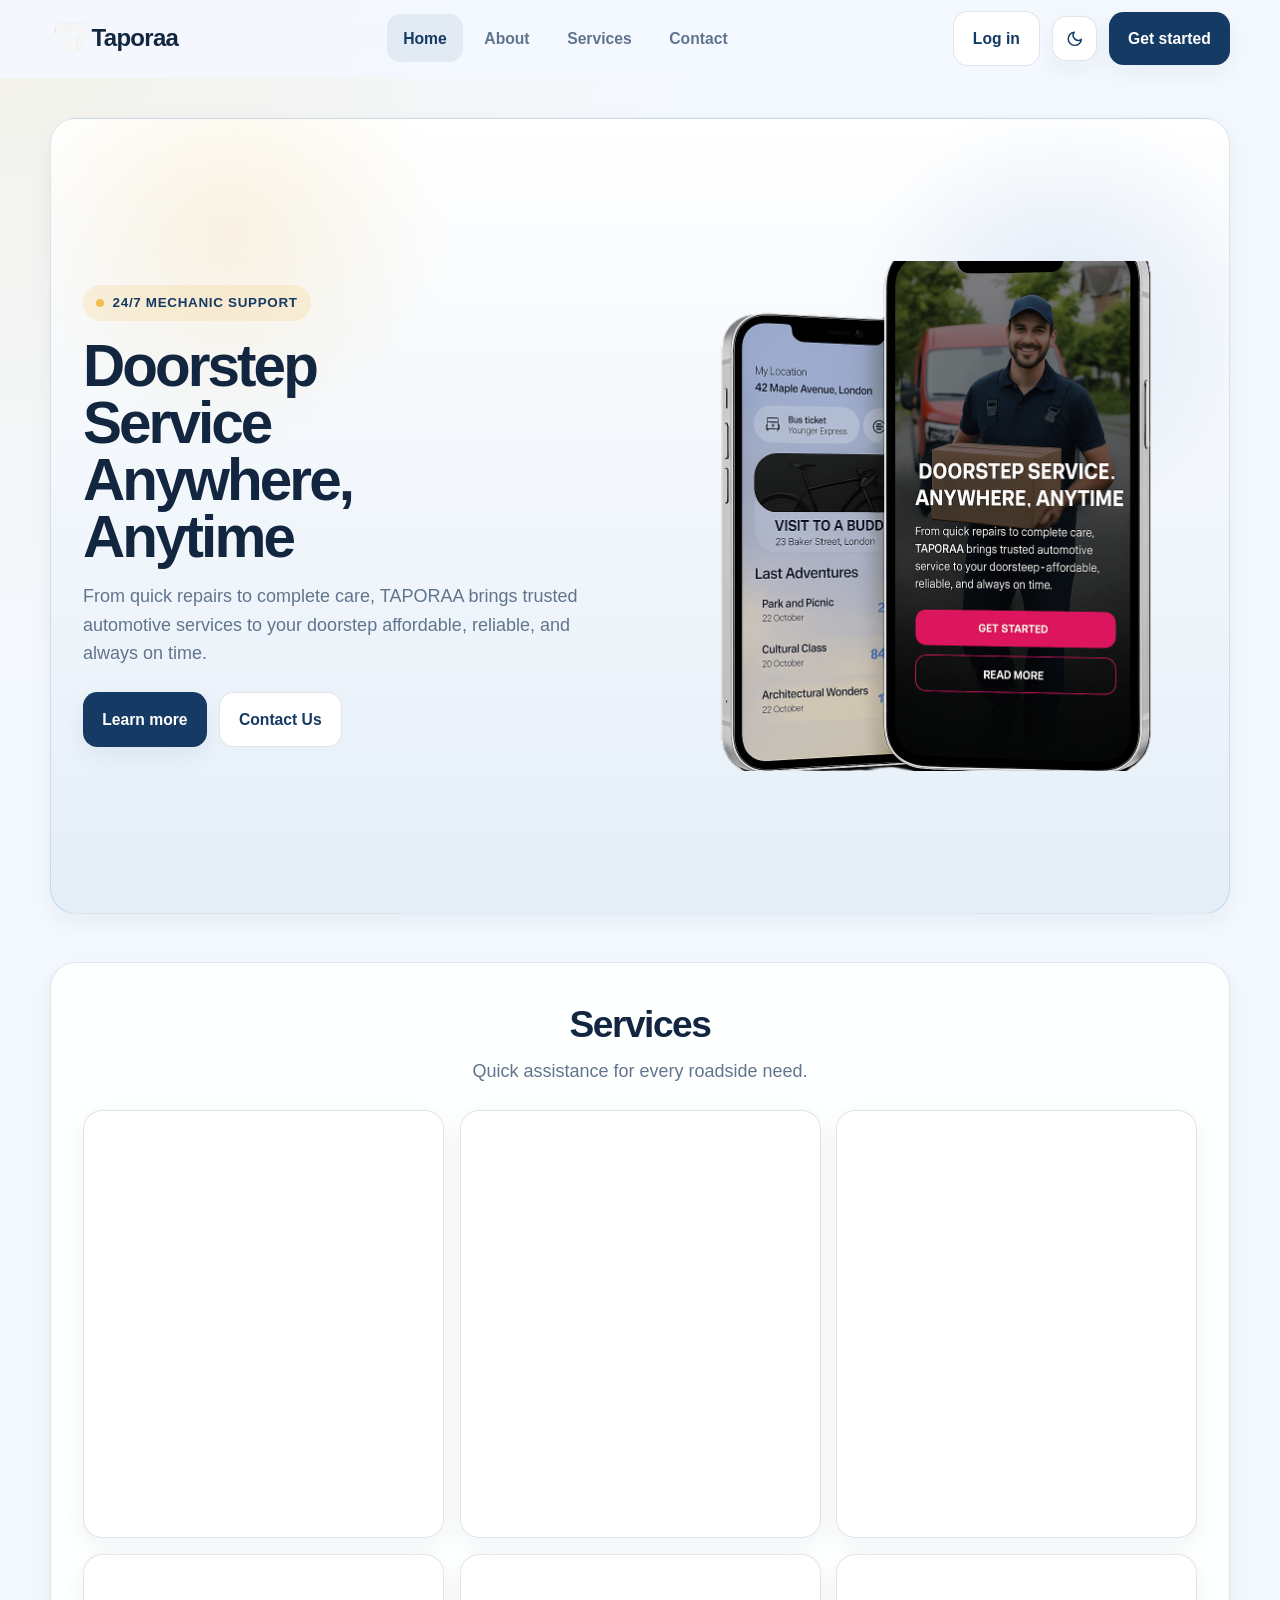
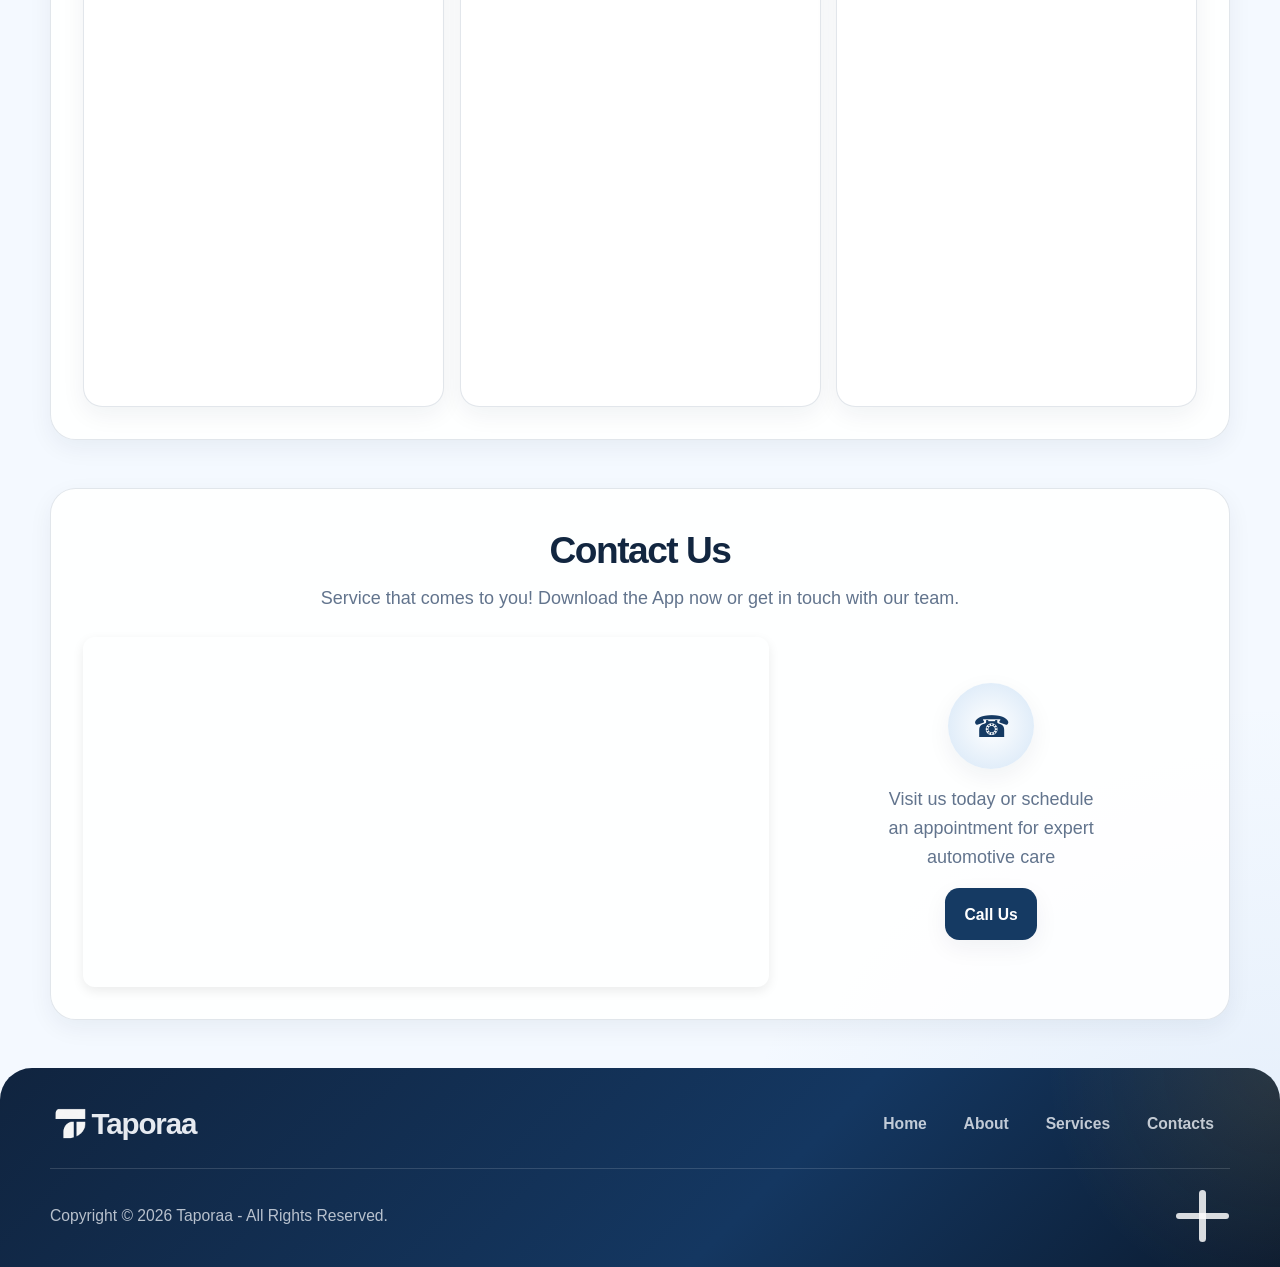
==== commit a60be649: "Update index.html" ====
--- a/index.html
+++ b/index.html
@@ -63,7 +63,7 @@
             <p>From quick repairs to complete care, TAPORAA brings trusted automotive services to your doorstep affordable, reliable, and always on time.</p>
             <div class="hero-actions">
               <a href="#services" class="btn">Learn more</a>
-              <a href="#about" class="btn-outline">Our team</a>
+              <a href="#contact" class="btn-outline">Contact Us</a>
             </div>
           </div>
 
--- a/lib/static/css/style.css
+++ b/lib/static/css/style.css
@@ -48,12 +48,6 @@
       --font-body: 'Satoshi', Inter, sans-serif;
       --font-display: 'Satoshi', Inter, sans-serif;
     }
-
-    /* Light theme logo */
-    [data-theme="light"] .brand-logo-img {
-        content: url("./assets/icon/tp_logo_light.png");
-    }
-
 
     [data-theme="dark"] {
       --color-bg: #0e1622;
@@ -74,11 +68,6 @@
       --shadow-sm: 0 8px 24px rgba(0, 0, 0, 0.22);
       --shadow-md: 0 18px 42px rgba(0, 0, 0, 0.28);
       --shadow-lg: 0 28px 70px rgba(0, 0, 0, 0.35);
-    }
-
-    /* Dark theme logo */
-    [data-theme="dark"] .brand-logo-img {
-        content: url("./assets/icon/tp_logo_dark.png");
     }
 
     *, *::before, *::after { box-sizing: border-box; margin: 0; padding: 0; }
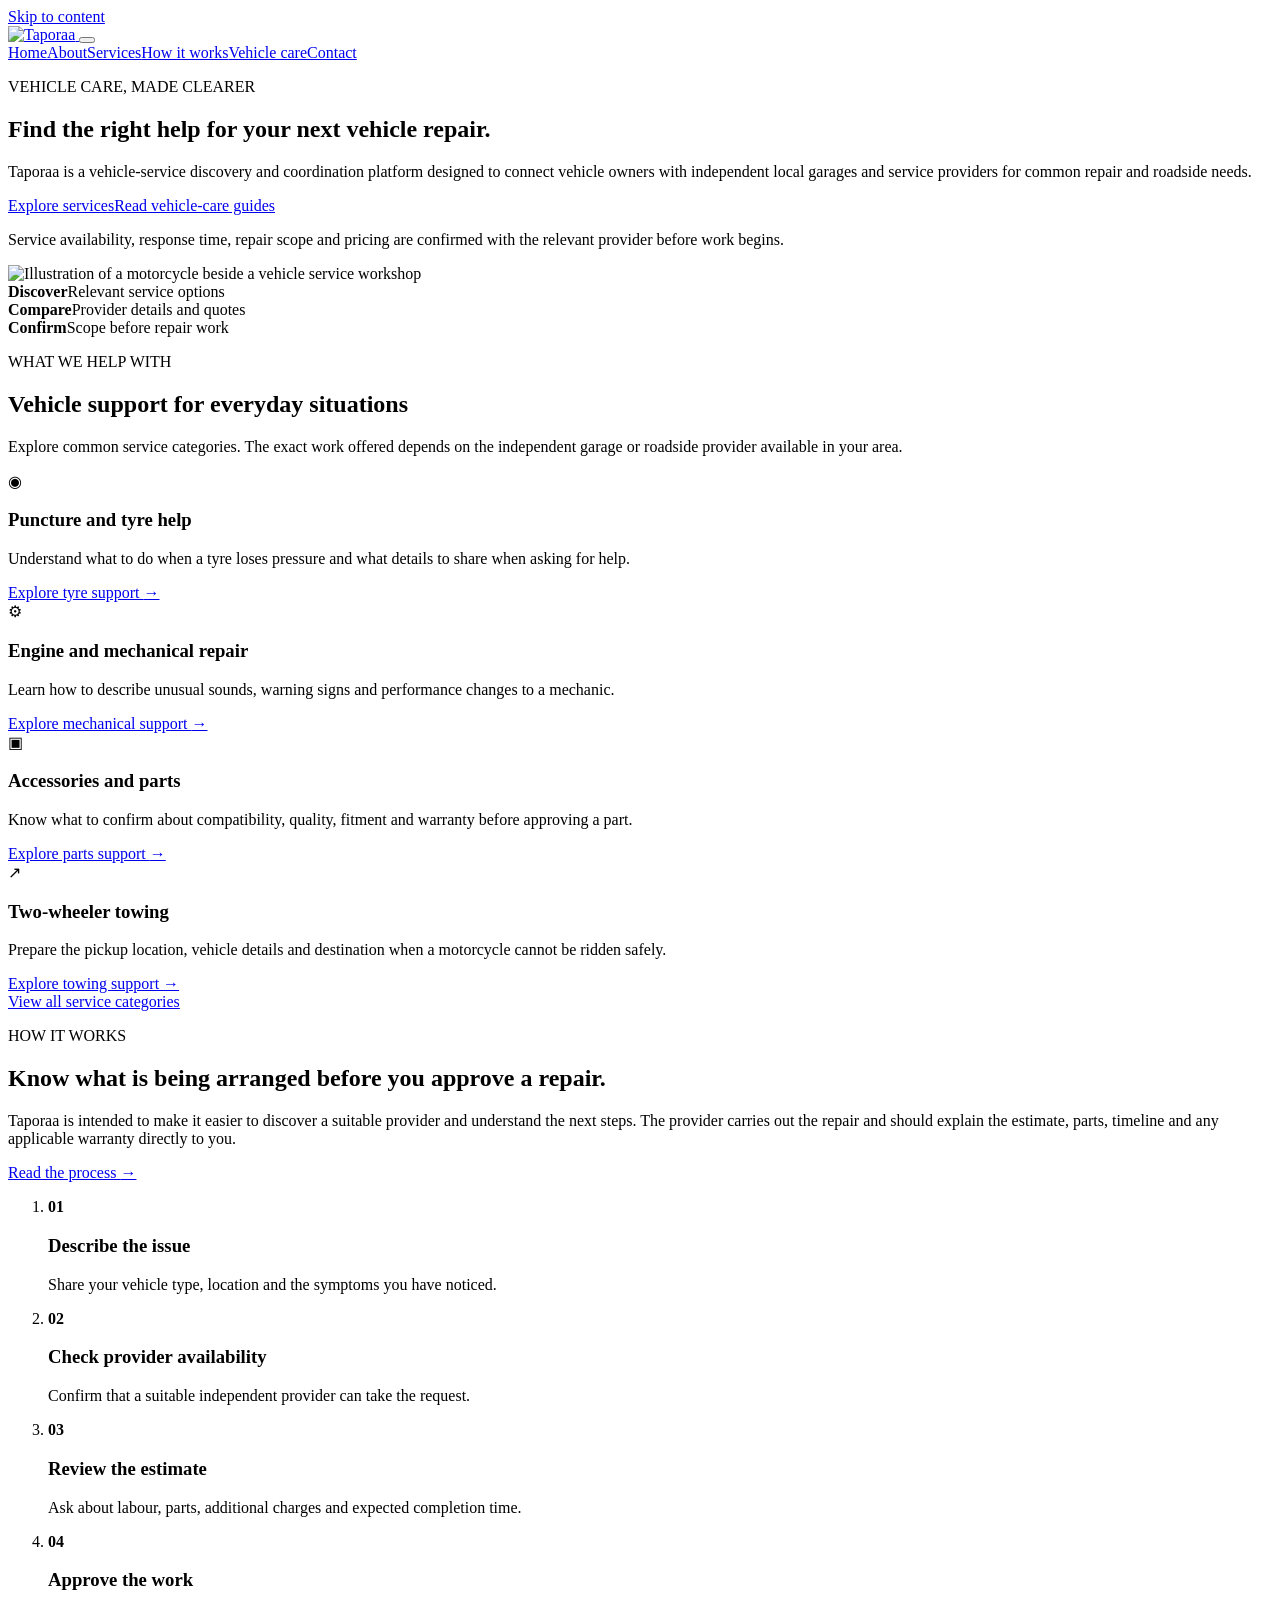
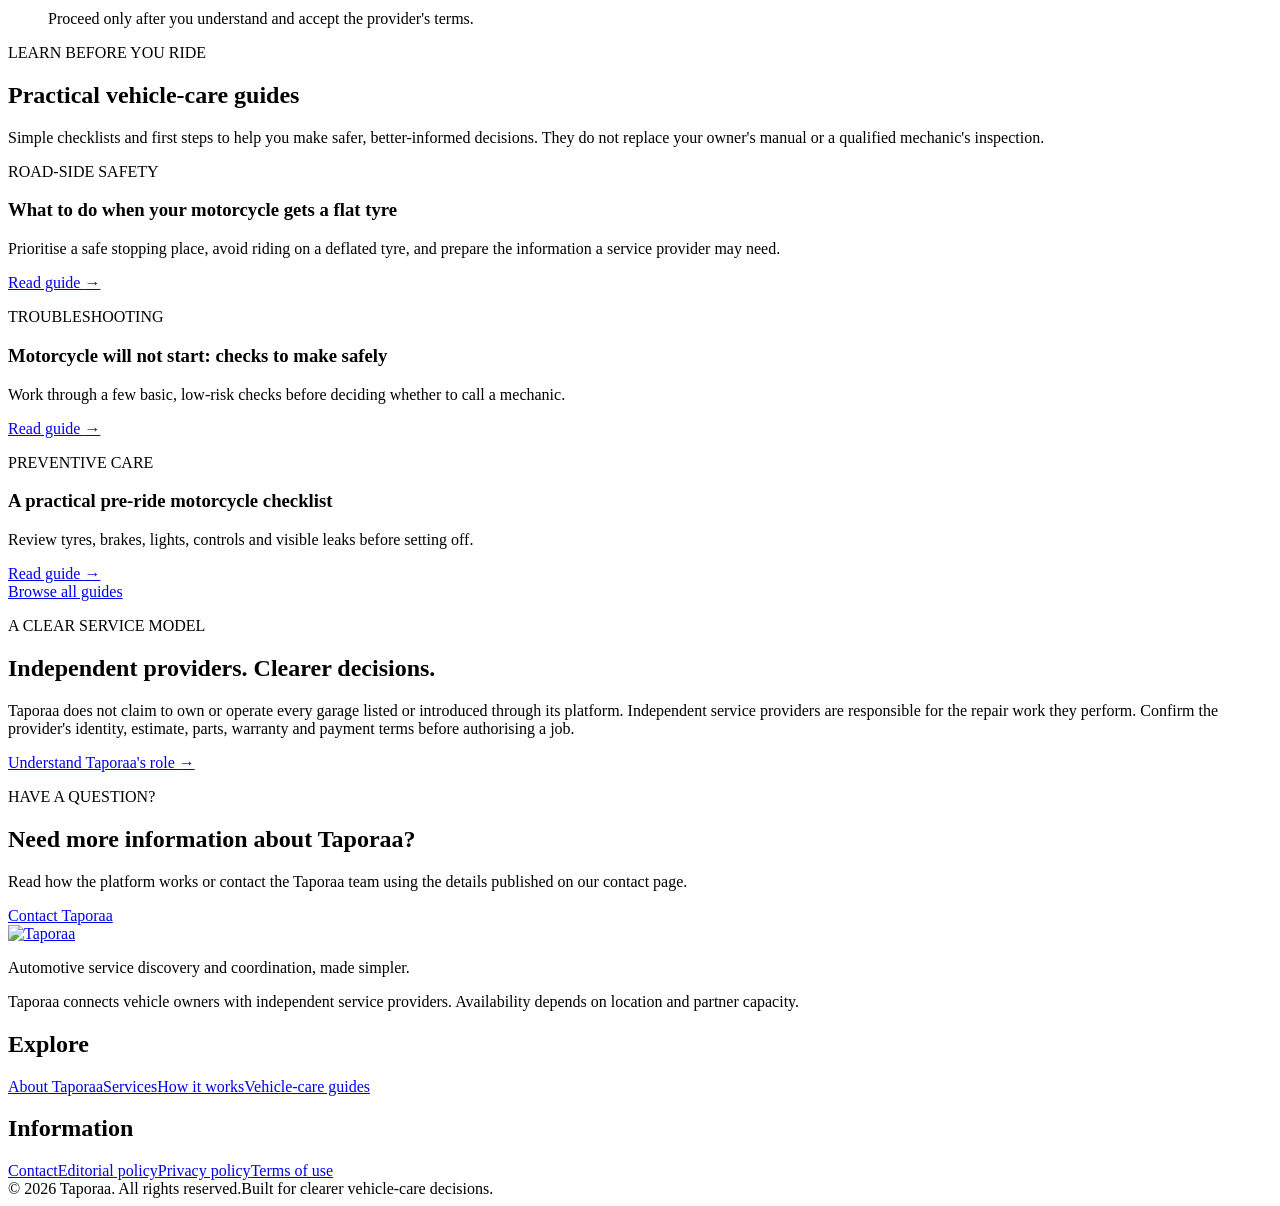
==== commit 9d34a2a2: "Update index.html Update v2" ====
--- a/index.html
+++ b/index.html
@@ -1,167 +1,100 @@
-<!DOCTYPE html>
-<html lang="en">
+<!doctype html>
+<html lang="en-IN">
 <head>
-  <meta charset="UTF-8" />
-  <meta name="viewport" content="width=device-width, initial-scale=1.0" />
-  <title>Taporaa | Service that comes to you</title>
-  <meta name="description" content="Responsive Taporaa web page for mobile, tablet and desktop. developed by Prajwal-PS7" />
-  <link rel="shortcut icon" href="./assets/icon/favicon.png" type="image/png" />
-  <link rel="preconnect" href="https://api.fontshare.com" />
-  <link href="https://api.fontshare.com/v2/css?f[]=satoshi@400,500,700,900&display=swap" rel="stylesheet" />
-  <link rel="stylesheet" href="./lib/static/css/style.css">
+  <meta charset="utf-8">
+  <meta name="viewport" content="width=device-width, initial-scale=1">
+  <title>Taporaa | Vehicle Service Discovery & Care Guides</title>
+  <meta name="description" content="Discover vehicle-service options, understand common repair needs and read practical two-wheeler care guides with Taporaa.">
+  <link rel="canonical" href="https://taporaa.com/">
+  <meta property="og:type" content="website">
+  <meta property="og:site_name" content="Taporaa">
+  <meta property="og:title" content="Taporaa | Vehicle Service Discovery & Care Guides">
+  <meta property="og:description" content="Discover vehicle-service options, understand common repair needs and read practical two-wheeler care guides with Taporaa.">
+  <meta property="og:url" content="https://taporaa.com/">
+  <meta property="og:image" content="https://taporaa.com/assets/img/og-cover.svg">
+  <meta name="twitter:card" content="summary_large_image">
 
-  <!-- Google tag (gtag.js) -->
+  <link rel="icon" href="/assets/img/favicon.svg" type="image/svg+xml">
+  <link rel="stylesheet" href="/assets/css/style.css">
+  <meta name="theme-color" content="#111827">
+  <!-- Google Analytics 4: retained from the existing Taporaa site. Disable in site-config.js if no longer used. -->
   <script async src="https://www.googletagmanager.com/gtag/js?id=G-NDCK1PM405"></script>
-  <script>
-    window.dataLayer = window.dataLayer || [];
-    function gtag(){dataLayer.push(arguments);}
-    gtag('js', new Date());
+  <script>window.dataLayer=window.dataLayer||[];function gtag(){dataLayer.push(arguments);}gtag('js',new Date());gtag('config','G-NDCK1PM405');</script>
+  <!-- AdSense site-review code: retained from the existing Taporaa site. Do not modify the client ID. -->
+  <script async src="https://pagead2.googlesyndication.com/pagead/js/adsbygoogle.js?client=ca-pub-1390238086527698" crossorigin="anonymous"></script>
 
-    gtag('config', 'G-NDCK1PM405');
-  </script>  
 
 </head>
 <body>
-  <header class="site-header" id="top">
-    <div class="container header-inner">
-      <a href="#home" class="brand" aria-label="Taporaa home">
-        <img src="./assets/icon/tp_logo_dark.png" alt="Taporaa Logo" class="brand-logo-img">
-        <span>Taporaa</span>
-      </a>
 
-      
-      <div class="nav-wrap"> 
-      <button class="nav-toggle" aria-expanded="false" aria-controls="site-nav" aria-label="Open navigation">
-        <span aria-hidden="true"></span>
-      </button>
- 
-        <nav class="site-nav" id="site-nav" aria-label="Primary navigation">
-          <a href="#home" class="active">Home</a>
-          <a href="#about">About</a>
-          <a href="#services">Services</a>
-          <a href="#contact">Contact</a>
-        </nav>
-      </div>
+<a class="skip-link" href="#main">Skip to content</a>
+<header class="site-header">
+  <div class="container header-inner">
+    <a class="brand" href="/" aria-label="Taporaa home">
+      <img src="/assets/img/taporaa-logo.svg" width="154" height="42" alt="Taporaa" />
+    </a>
+    <button class="menu-toggle" type="button" aria-expanded="false" aria-controls="primary-nav" aria-label="Open navigation"><span></span><span></span><span></span></button>
+    <nav class="primary-nav" id="primary-nav" aria-label="Main navigation">
+      <a href="/">Home</a><a href="/about.html">About</a><a href="/services.html">Services</a><a href="/how-it-works.html">How it works</a><a href="/vehicle-care/">Vehicle care</a><a class="nav-contact" href="/contact.html">Contact</a>
+    </nav>
+  </div>
+</header>
 
-      <div class="header-actions">
-        <a href="#contact" class="btn-outline">Log in</a>
-        <button class="theme-toggle" data-theme-toggle aria-label="Switch color mode">
-          <svg viewBox="0 0 24 24" fill="none" stroke="currentColor" stroke-width="2" stroke-linecap="round" stroke-linejoin="round" aria-hidden="true"><path d="M21 12.79A9 9 0 1 1 11.21 3a7 7 0 0 0 9.79 9.79z"></path></svg>
-        </button>
-        <a href="#contact" class="btn">Get started</a>
-      </div>
+<main id="main" class="container page-main">
+
+<section class="hero section-pad">
+  <div class="hero-copy">
+    <p class="eyebrow">VEHICLE CARE, MADE CLEARER</p>
+    <h1>Find the right help for your next vehicle repair.</h1>
+    <p class="hero-lead">Taporaa is a vehicle-service discovery and coordination platform designed to connect vehicle owners with independent local garages and service providers for common repair and roadside needs.</p>
+    <div class="button-row"><a class="button button-primary" href="/services.html">Explore services</a><a class="button button-secondary" href="/vehicle-care/">Read vehicle-care guides</a></div>
+    <p class="hero-disclaimer">Service availability, response time, repair scope and pricing are confirmed with the relevant provider before work begins.</p>
+  </div>
+  <div class="hero-art"><img src="/assets/img/garage-illustration.svg" alt="Illustration of a motorcycle beside a vehicle service workshop" width="560" height="420"></div>
+</section>
+<section class="trust-strip" aria-label="What Taporaa helps with"><div><strong>Discover</strong><span>Relevant service options</span></div><div><strong>Compare</strong><span>Provider details and quotes</span></div><div><strong>Confirm</strong><span>Scope before repair work</span></div></section>
+<section class="section section-pad">
+  <div class="section-heading"><p class="eyebrow">WHAT WE HELP WITH</p><h2>Vehicle support for everyday situations</h2><p>Explore common service categories. The exact work offered depends on the independent garage or roadside provider available in your area.</p></div>
+  <div class="service-grid">
+    <article class="service-card"><span class="card-icon" aria-hidden="true">◉</span><h3>Puncture and tyre help</h3><p>Understand what to do when a tyre loses pressure and what details to share when asking for help.</p><a class="text-link" href="/services.html#puncture">Explore tyre support <span aria-hidden="true">→</span></a></article>
+    <article class="service-card"><span class="card-icon" aria-hidden="true">⚙</span><h3>Engine and mechanical repair</h3><p>Learn how to describe unusual sounds, warning signs and performance changes to a mechanic.</p><a class="text-link" href="/services.html#mechanical">Explore mechanical support <span aria-hidden="true">→</span></a></article>
+    <article class="service-card"><span class="card-icon" aria-hidden="true">▣</span><h3>Accessories and parts</h3><p>Know what to confirm about compatibility, quality, fitment and warranty before approving a part.</p><a class="text-link" href="/services.html#parts">Explore parts support <span aria-hidden="true">→</span></a></article>
+    <article class="service-card"><span class="card-icon" aria-hidden="true">↗</span><h3>Two-wheeler towing</h3><p>Prepare the pickup location, vehicle details and destination when a motorcycle cannot be ridden safely.</p><a class="text-link" href="/services.html#towing">Explore towing support <span aria-hidden="true">→</span></a></article>
+  </div>
+  <div class="section-action"><a class="button button-secondary" href="/services.html">View all service categories</a></div>
+</section>
+<section class="split-section section-pad">
+  <div><p class="eyebrow">HOW IT WORKS</p><h2>Know what is being arranged before you approve a repair.</h2><p>Taporaa is intended to make it easier to discover a suitable provider and understand the next steps. The provider carries out the repair and should explain the estimate, parts, timeline and any applicable warranty directly to you.</p><a class="text-link" href="/how-it-works.html">Read the process <span aria-hidden="true">→</span></a></div>
+  <ol class="step-list"><li><b>01</b><div><h3>Describe the issue</h3><p>Share your vehicle type, location and the symptoms you have noticed.</p></div></li><li><b>02</b><div><h3>Check provider availability</h3><p>Confirm that a suitable independent provider can take the request.</p></div></li><li><b>03</b><div><h3>Review the estimate</h3><p>Ask about labour, parts, additional charges and expected completion time.</p></div></li><li><b>04</b><div><h3>Approve the work</h3><p>Proceed only after you understand and accept the provider's terms.</p></div></li></ol>
+</section>
+<section class="section section-pad guide-section">
+  <div class="section-heading"><p class="eyebrow">LEARN BEFORE YOU RIDE</p><h2>Practical vehicle-care guides</h2><p>Simple checklists and first steps to help you make safer, better-informed decisions. They do not replace your owner's manual or a qualified mechanic's inspection.</p></div>
+  <div class="guide-grid">
+    <article class="guide-card"><p class="guide-tag">ROAD-SIDE SAFETY</p><h3>What to do when your motorcycle gets a flat tyre</h3><p>Prioritise a safe stopping place, avoid riding on a deflated tyre, and prepare the information a service provider may need.</p><a href="/vehicle-care/flat-tyre.html" class="text-link">Read guide <span aria-hidden="true">→</span></a></article>
+    <article class="guide-card"><p class="guide-tag">TROUBLESHOOTING</p><h3>Motorcycle will not start: checks to make safely</h3><p>Work through a few basic, low-risk checks before deciding whether to call a mechanic.</p><a href="/vehicle-care/bike-wont-start.html" class="text-link">Read guide <span aria-hidden="true">→</span></a></article>
+    <article class="guide-card"><p class="guide-tag">PREVENTIVE CARE</p><h3>A practical pre-ride motorcycle checklist</h3><p>Review tyres, brakes, lights, controls and visible leaks before setting off.</p><a href="/vehicle-care/pre-ride-check.html" class="text-link">Read guide <span aria-hidden="true">→</span></a></article>
+  </div>
+  <div class="section-action"><a class="button button-secondary" href="/vehicle-care/">Browse all guides</a></div>
+</section>
+<section class="notice-panel section-pad"><div><p class="eyebrow">A CLEAR SERVICE MODEL</p><h2>Independent providers. Clearer decisions.</h2><p>Taporaa does not claim to own or operate every garage listed or introduced through its platform. Independent service providers are responsible for the repair work they perform. Confirm the provider's identity, estimate, parts, warranty and payment terms before authorising a job.</p><a class="text-link" href="/about.html">Understand Taporaa's role <span aria-hidden="true">→</span></a></div></section>
+<section class="cta-band section-pad"><div><p class="eyebrow">HAVE A QUESTION?</p><h2>Need more information about Taporaa?</h2><p>Read how the platform works or contact the Taporaa team using the details published on our contact page.</p></div><a class="button button-light" href="/contact.html">Contact Taporaa</a></section>
+
+</main>
+
+<footer class="site-footer">
+  <div class="container footer-grid">
+    <div class="footer-brand">
+      <a href="/" aria-label="Taporaa home"><img src="/assets/img/taporaa-logo-light.svg" width="154" height="42" alt="Taporaa" loading="lazy"></a>
+      <p>Automotive service discovery and coordination, made simpler.</p>
+      <p class="small-note">Taporaa connects vehicle owners with independent service providers. Availability depends on location and partner capacity.</p>
     </div>
-  </header>
-
-  <main id="main-content">
-    <div class="container stack">
-      <section class="panel hero reveal" id="home">
-        <div class="hero-inner">
-          <div class="hero-copy reveal" style="--delay:120ms;">
-            <span class="eyebrow">24/7 mechanic support</span>
-            <h1>Doorstep Service Anywhere, Anytime</h1>
-            <p>From quick repairs to complete care, TAPORAA brings trusted automotive services to your doorstep affordable, reliable, and always on time.</p>
-            <div class="hero-actions">
-              <a href="#services" class="btn">Learn more</a>
-              <a href="#contact" class="btn-outline">Contact Us</a>
-            </div>
-          </div>
-
-          <div class="hero-visual reveal" style="--delay:220ms;" aria-label="Banner1">
-            <img src="./assets/png/img1.png">
-          </div>
-        </div>
-      </section>
-
-      <section class="panel reveal" id="services">
-        <div class="section-head reveal">
-          <h2>Services</h2>
-          <p>Quick assistance for every roadside need.</p>
-        </div>
-        <div class="services-grid">
-          <article class="card reveal" style="--delay:60ms;">
-            <div class="card-visual"><img src="./assets/png/img2.png"></div>
-            <h3>Puncture Repair Service</h3>
-            <p>Flat tyre? TAPORAA provides quick and reliable puncture repair service right at your doorstep. Get back on the road faster with affordable, hassle-free tyre repair assistance.</p>
-          </article>
-          <article class="card reveal" style="--delay:110ms;">
-            <div class="card-visual"><img src="./assets/png/img3.png"></div>
-            <h3>Engine Repair</h3>
-            <p>Keep your vehicle running smoothly with TAPORAA’s expert engine repair and diagnostic services. We provide reliable, affordable, and doorstep engine solutions for better performance and longer engine life.</p>
-          </article>
-          <article class="card reveal" style="--delay:160ms;">
-            <div class="card-visual"><img src="./assets/png/img4.png"></div>
-            <h3>Accessories & Spare Parts</h3>
-            <p>Upgrade and maintain your vehicle with quality accessories and genuine spare parts from TAPORAA. We offer reliable products and hassle-free replacement solutions to keep your ride in top condition.</p>
-          </article>
-          <article class="card reveal" style="--delay:210ms;">
-            <div class="card-visual"><img src="./assets/png/img5.png"></div>
-            <h3>Two-Wheeler Towing</h3>
-            <p>Stranded on the road? TAPORAA offers quick and reliable two-wheeler towing service to safely transport your bike whenever needed. We ensure hassle-free pickup and secure delivery to your preferred location or service center.</p>
-          </article>
-          <article class="card reveal" style="--delay:260ms;">
-            <div class="card-visual"><img src="./assets/png/img6.png"></div>
-            <h3>Quick Doorstep Service</h3>
-            <p>Experience fast and convenient automotive solutions with TAPORAA’s quick doorstep service. From repairs to maintenance, our experts bring reliable vehicle care right to your location.</p>
-          </article>
-          <article class="card reveal" style="--delay:310ms;">
-            <div class="card-visual"><img src="./assets/png/img7.png"></div>
-            <h3>On Center Service</h3>
-            <p>Get professional vehicle care at TAPORAA’s service center with expert technicians and quality solutions. We ensure reliable repairs, maintenance, and diagnostics for a smooth driving experience.</p>
-          </article>
-        </div>
-      </section>
-
-      <section class="panel reveal" id="contact">
-        <div class="section-head reveal">
-          <h2>Contact Us</h2>
-          <p>Service that comes to you! Download the App now or get in touch with our team.</p>
-        </div>
-        <div class="contact-grid">
-          <div class="map-box reveal" style="--delay:90ms;" aria-label="Location Map">
-            <iframe 
-              src="https://www.google.com/maps/embed?pb=!4v1779019732201!6m8!1m7!1sa0NoZT_R_3vodzA9RX14Hg!2m2!1d21.16531507471448!2d79.04971100099449!3f289.8812662342443!4f-14.353363284166207!5f1.5439418872546056" 
-              width="600" 
-              height="450" 
-              style="border:0;" 
-              allowfullscreen="" 
-              loading="lazy" 
-              referrerpolicy="no-referrer-when-downgrade">
-            </iframe>
-          </div>
-          <div class="contact-side reveal" style="--delay:150ms;">
-            <div class="phone-icon" aria-hidden="true">☎</div>
-            <p>Visit us today or schedule an appointment for expert automotive care</p>
-            <a href="tel:+910000000000" class="btn">Call Us</a>
-          </div>
-        </div>
-      </section>
-    </div>
-  </main>
-
-  <footer class="site-footer">
-    <div class="container footer-inner">
-      <div class="footer-top">
-        <div class="footer-brand">
-          <img src="./assets/icon/favicon.png" alt="Taporaa Logo" class="brand-logo-img">
-          <span>Taporaa</span>
-        </div>
-        <nav class="footer-nav" aria-label="Footer navigation">
-          <a href="#home">Home</a>
-          <a href="#about">About</a>
-          <a href="#services">Services</a>
-          <a href="#contact">Contacts</a>
-          </nav>
-      </div>
-      <div class="footer-bottom">
-        <p>Copyright © 2026 Taporaa - All Rights Reserved.</p>
-        <span class="spark" aria-hidden="true"></span>
-      </div>
-    </div>
-  </footer>
-
-  <!-- Scripts -->
-  <script src="./lib/static/js/script.js"></script>
+    <div><h2>Explore</h2><a href="/about.html">About Taporaa</a><a href="/services.html">Services</a><a href="/how-it-works.html">How it works</a><a href="/vehicle-care/">Vehicle-care guides</a></div>
+    <div><h2>Information</h2><a href="/contact.html">Contact</a><a href="/editorial-policy.html">Editorial policy</a><a href="/privacy-policy.html">Privacy policy</a><a href="/terms.html">Terms of use</a></div>
+  </div>
+  <div class="container footer-bottom"><span>© <span data-current-year>2026</span> Taporaa. All rights reserved.</span><span>Built for clearer vehicle-care decisions.</span></div>
+</footer>
+<script src="/assets/js/site-config.js"></script>
+<script src="/assets/js/site.js" defer></script>
 
 </body>
 </html>
